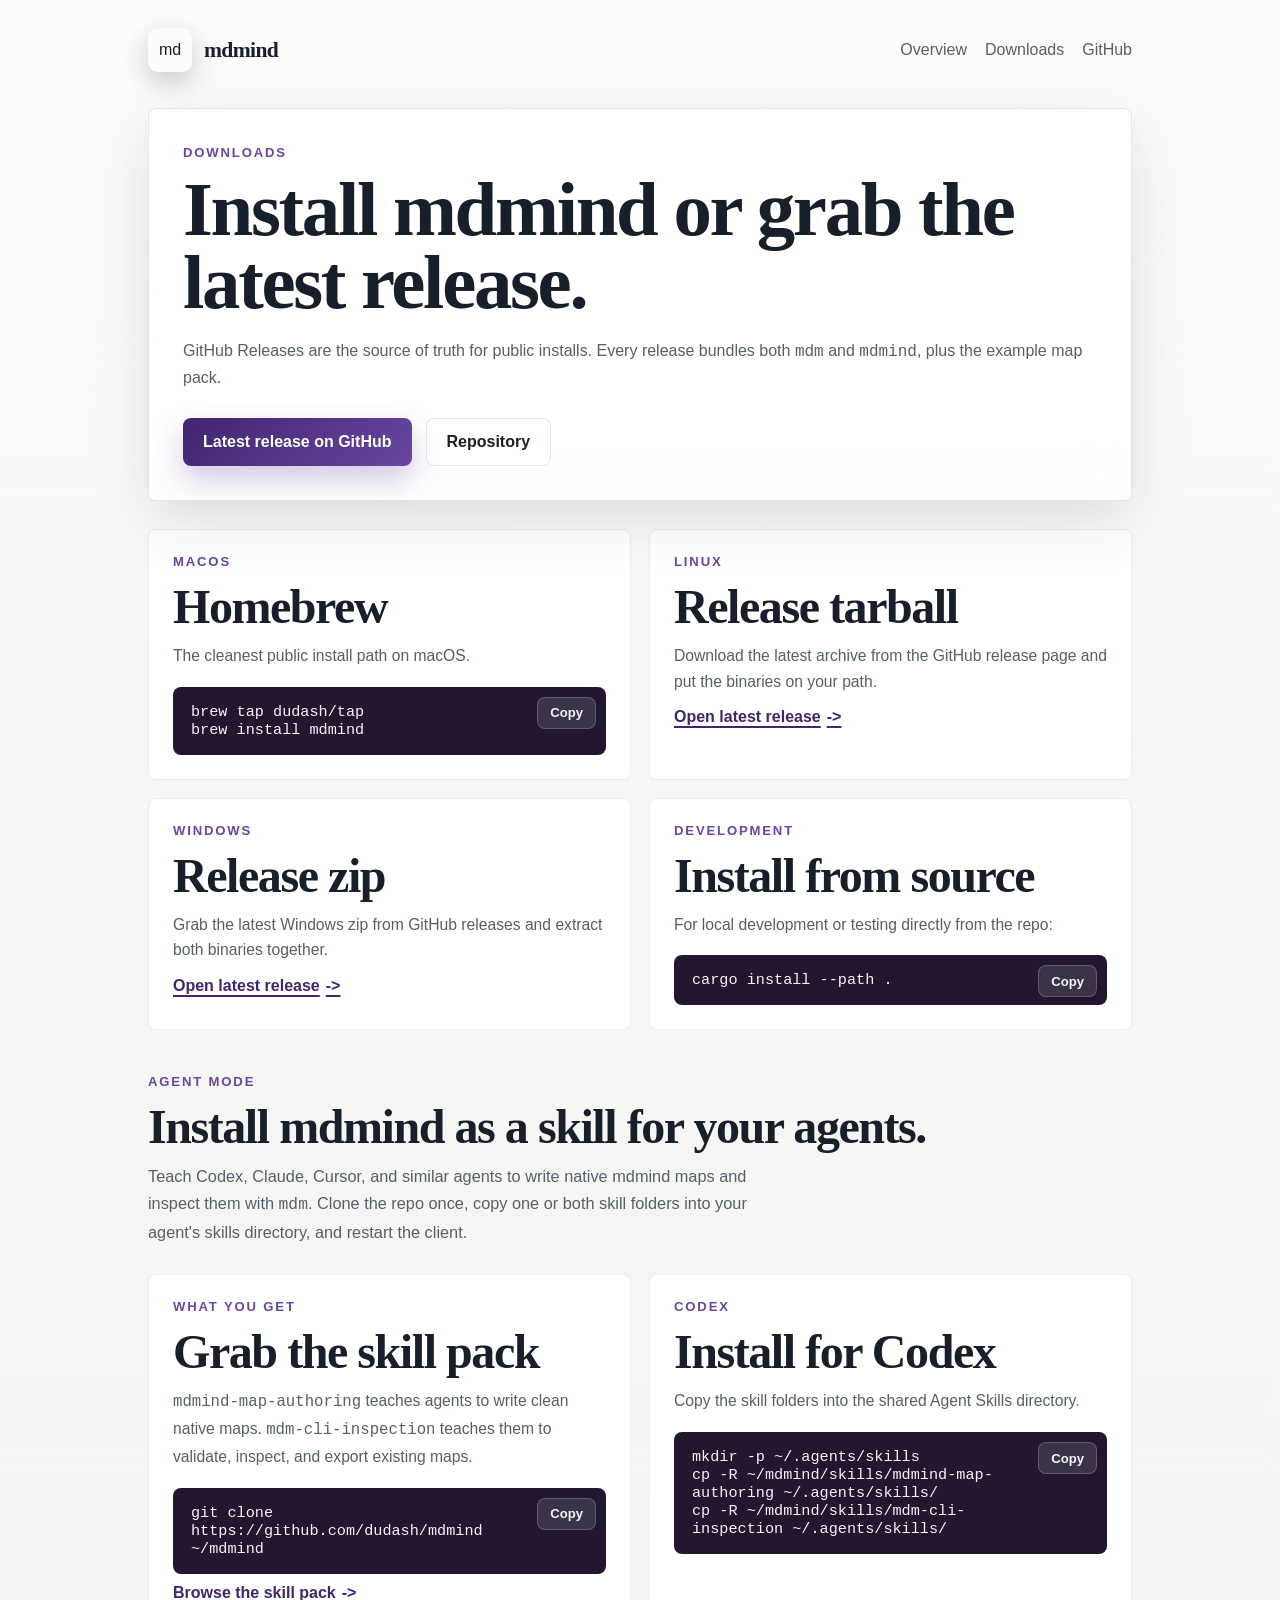
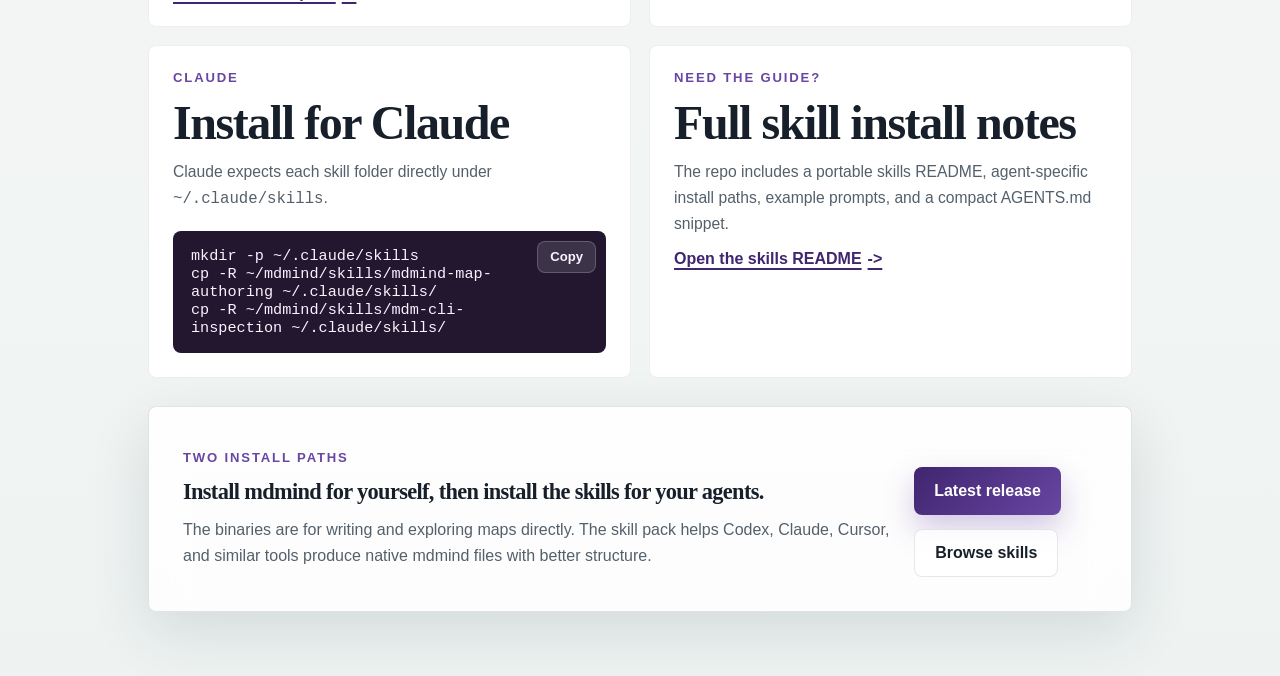
==== site/downloads/index.html @ 982c1510 "skills install clarity" ====
<!doctype html>
<html lang="en">
  <head>
    <meta charset="utf-8">
    <meta name="viewport" content="width=device-width, initial-scale=1">
    <title>mdmind Downloads</title>
    <meta
      name="description"
      content="Download mdmind from GitHub releases, install on macOS with Homebrew, or add mdmind skills to agents like Codex, Claude, Cursor, and Gemini CLI."
    >
    <link rel="stylesheet" href="../styles.css">
  </head>
  <body>
    <div class="page-shell page-shell-narrow">
      <header class="site-header">
        <a class="brand" href="../">
          <span class="brand-mark">md</span>
          <span class="brand-name">mdmind</span>
        </a>
        <nav class="site-nav">
          <a href="../">Overview</a>
          <a href="./">Downloads</a>
          <a href="https://github.com/dudash/mdmind" target="_blank" rel="noreferrer">GitHub</a>
        </nav>
      </header>

      <main>
        <section class="downloads-hero">
          <div class="eyebrow">Downloads</div>
          <h1>Install mdmind or grab the latest release.</h1>
          <p>
            GitHub Releases are the source of truth for public installs. Every release bundles both
            <code>mdm</code> and <code>mdmind</code>, plus the example map pack.
          </p>
          <div class="hero-actions">
            <a class="button button-primary" href="https://github.com/dudash/mdmind/releases/latest" target="_blank" rel="noreferrer">Latest release on GitHub</a>
            <a class="button button-secondary" href="https://github.com/dudash/mdmind" target="_blank" rel="noreferrer">Repository</a>
          </div>
        </section>

        <section class="downloads-grid">
          <article class="download-card">
            <div class="eyebrow">macOS</div>
            <h2>Homebrew</h2>
            <p>The cleanest public install path on macOS.</p>
            <div class="copyable-command">
              <button class="copy-button" type="button">Copy</button>
              <pre><code>brew tap dudash/tap
brew install mdmind</code></pre>
            </div>
          </article>

          <article class="download-card">
            <div class="eyebrow">Linux</div>
            <h2>Release tarball</h2>
            <p>Download the latest archive from the GitHub release page and put the binaries on your path.</p>
            <a class="text-link" href="https://github.com/dudash/mdmind/releases/latest" target="_blank" rel="noreferrer">Open latest release</a>
          </article>

          <article class="download-card">
            <div class="eyebrow">Windows</div>
            <h2>Release zip</h2>
            <p>Grab the latest Windows zip from GitHub releases and extract both binaries together.</p>
            <a class="text-link" href="https://github.com/dudash/mdmind/releases/latest" target="_blank" rel="noreferrer">Open latest release</a>
          </article>

          <article class="download-card">
            <div class="eyebrow">Development</div>
            <h2>Install from source</h2>
            <p>For local development or testing directly from the repo:</p>
            <div class="copyable-command">
              <button class="copy-button" type="button">Copy</button>
              <pre><code>cargo install --path .</code></pre>
            </div>
          </article>
        </section>

        <section class="section-heading" id="agent-skills">
          <div class="eyebrow">Agent mode</div>
          <h2>Install mdmind as a skill for your agents.</h2>
          <p>
            Teach Codex, Claude, Cursor, and similar agents to write native mdmind maps and inspect them with
            <code>mdm</code>. Clone the repo once, copy one or both skill folders into your
            agent's skills directory, and restart the client.
          </p>
        </section>

        <section class="downloads-grid">
          <article class="download-card">
            <div class="eyebrow">What you get</div>
            <h2>Grab the skill pack</h2>
            <p>
              <code>mdmind-map-authoring</code> teaches agents to write clean native maps.
              <code>mdm-cli-inspection</code> teaches them to validate, inspect, and export existing maps.
            </p>
            <div class="copyable-command">
              <button class="copy-button" type="button">Copy</button>
              <pre><code>git clone https://github.com/dudash/mdmind ~/mdmind</code></pre>
            </div>
            <a class="text-link" href="https://github.com/dudash/mdmind/tree/main/skills" target="_blank" rel="noreferrer">Browse the skill pack</a>
          </article>

          <article class="download-card">
            <div class="eyebrow">Codex</div>
            <h2>Install for Codex</h2>
            <p>
              Copy the skill folders into the shared Agent Skills directory.
            </p>
            <div class="copyable-command">
              <button class="copy-button" type="button">Copy</button>
              <pre><code>mkdir -p ~/.agents/skills
cp -R ~/mdmind/skills/mdmind-map-authoring ~/.agents/skills/
cp -R ~/mdmind/skills/mdm-cli-inspection ~/.agents/skills/</code></pre>
            </div>
          </article>

          <article class="download-card">
            <div class="eyebrow">Claude</div>
            <h2>Install for Claude</h2>
            <p>
              Claude expects each skill folder directly under <code>~/.claude/skills</code>.
            </p>
            <div class="copyable-command">
              <button class="copy-button" type="button">Copy</button>
              <pre><code>mkdir -p ~/.claude/skills
cp -R ~/mdmind/skills/mdmind-map-authoring ~/.claude/skills/
cp -R ~/mdmind/skills/mdm-cli-inspection ~/.claude/skills/</code></pre>
            </div>
          </article>

          <article class="download-card">
            <div class="eyebrow">Need the guide?</div>
            <h2>Full skill install notes</h2>
            <p>
              The repo includes a portable skills README, agent-specific install paths,
              example prompts, and a compact AGENTS.md snippet.
            </p>
            <a class="text-link" href="https://github.com/dudash/mdmind/blob/main/skills/README.md" target="_blank" rel="noreferrer">Open the skills README</a>
          </article>
        </section>

        <section class="final-cta">
          <div>
            <div class="eyebrow">Two install paths</div>
            <h3>Install mdmind for yourself, then install the skills for your agents.</h3>
            <p>
              The binaries are for writing and exploring maps directly. The skill pack helps Codex,
              Claude, Cursor, and similar tools produce native mdmind files with better structure.
            </p>
          </div>
          <div class="hero-actions">
            <a class="button button-primary" href="https://github.com/dudash/mdmind/releases/latest" target="_blank" rel="noreferrer">Latest release</a>
            <a class="button button-secondary" href="https://github.com/dudash/mdmind/tree/main/skills" target="_blank" rel="noreferrer">Browse skills</a>
          </div>
        </section>

      </main>
    </div>
    <script>
      document.querySelectorAll(".copyable-command").forEach((block) => {
        const button = block.querySelector(".copy-button");
        const code = block.querySelector("code");

        button.addEventListener("click", async () => {
          const text = code.textContent.trim();

          try {
            await navigator.clipboard.writeText(text);
            button.textContent = "Copied";
          } catch {
            const selection = window.getSelection();
            const range = document.createRange();
            range.selectNodeContents(code);
            selection.removeAllRanges();
            selection.addRange(range);
            button.textContent = "Selected";
          }

          window.setTimeout(() => {
            button.textContent = "Copy";
          }, 1800);
        });
      });
    </script>
  </body>
</html>
---- site/styles.css ----
:root {
  --bg: #f6f7f4;
  --bg-soft: #ffffff;
  --panel: rgba(255, 255, 255, 0.84);
  --panel-strong: rgba(255, 255, 255, 0.96);
  --ink: #17202a;
  --ink-soft: #53606b;
  --line: rgba(31, 42, 55, 0.12);
  --violet: #6846a2;
  --violet-strong: #40256f;
  --violet-soft: #eee9fb;
  --gold: #b77a26;
  --teal: #177f7a;
  --green-soft: #eaf4ed;
  --blue-soft: #e9f2f8;
  --shadow: 0 20px 60px rgba(25, 35, 47, 0.12);
  --radius-lg: 8px;
  --radius-md: 8px;
  --radius-sm: 8px;
}

* {
  box-sizing: border-box;
}

html {
  scroll-behavior: smooth;
}

body {
  margin: 0;
  font-family: "Avenir Next", "Segoe UI", "Helvetica Neue", sans-serif;
  color: var(--ink);
  background: linear-gradient(180deg, #fbfcfb 0%, var(--bg) 44%, #eef3f2 100%);
  overflow-x: hidden;
}

img {
  max-width: 100%;
  height: auto;
}

code,
pre {
  font-family: "SFMono-Regular", "Menlo", "Monaco", "Cascadia Mono", monospace;
}

.page-shell {
  max-width: 1240px;
  margin: 0 auto;
  padding: 28px 28px 72px;
}

.page-shell-narrow {
  max-width: 1040px;
}

.site-header {
  display: flex;
  align-items: center;
  justify-content: space-between;
  gap: 24px;
  margin-bottom: 36px;
}

.brand {
  display: inline-flex;
  align-items: center;
  gap: 12px;
  color: inherit;
  text-decoration: none;
}

.brand-mark {
  display: inline-flex;
  align-items: center;
  justify-content: center;
  width: 44px;
  height: 44px;
  border-radius: 10px;
  overflow: hidden;
  box-shadow: 0 10px 28px rgba(4, 26, 49, 0.22);
}

.brand-mark img {
  display: block;
  width: 100%;
  height: 100%;
  object-fit: cover;
}

.brand-name {
  font-family: "Iowan Old Style", "Palatino Linotype", "Book Antiqua", Palatino, serif;
  font-size: 1.35rem;
  font-weight: 700;
  letter-spacing: -0.03em;
}

.site-nav {
  display: flex;
  flex-wrap: wrap;
  gap: 18px;
}

.site-nav a {
  color: var(--ink-soft);
  text-decoration: none;
}

.text-link {
  display: inline-flex;
  align-items: center;
  gap: 6px;
  margin-top: 14px;
  color: var(--violet-strong);
  font-weight: 700;
  text-decoration: underline;
  text-decoration-thickness: 2px;
  text-underline-offset: 4px;
}

.text-link::after {
  content: "->";
  text-decoration: none;
}

.site-nav a {
  padding: 10px 0;
}

.site-nav a:hover,
.text-link:hover {
  color: var(--violet-strong);
}

.hero,
.proof-strip,
.showcase-card,
.support-strip,
.final-cta,
.downloads-hero,
.download-note {
  background: var(--panel);
  border: 1px solid var(--line);
  backdrop-filter: blur(18px);
  border-radius: var(--radius-lg);
  box-shadow: var(--shadow);
}

.hero {
  display: grid;
  grid-template-columns: 1.05fr 0.95fr;
  gap: 36px;
  padding: 44px;
  animation: rise-in 720ms cubic-bezier(0.2, 0.8, 0.2, 1) both;
}

.section-band {
  margin-top: 28px;
  padding: 42px;
  border-top: 1px solid var(--line);
  border-bottom: 1px solid var(--line);
  background: rgba(255, 255, 255, 0.46);
  scroll-margin-top: 24px;
}

.section-band:nth-of-type(odd) {
  background: rgba(233, 242, 248, 0.58);
}

.section-band-intro {
  display: block;
}

.proof-strip {
  display: grid;
  grid-template-columns: repeat(4, minmax(0, 1fr));
  gap: 1px;
  margin-top: 18px;
  overflow: hidden;
  background: var(--line);
  animation: fade-slide-up 720ms cubic-bezier(0.2, 0.8, 0.2, 1) 180ms both;
}

.proof-item {
  display: grid;
  gap: 6px;
  min-height: 112px;
  padding: 22px;
  background: rgba(255, 255, 255, 0.82);
}

.proof-item strong {
  font-family: "Iowan Old Style", "Palatino Linotype", "Book Antiqua", Palatino, serif;
  font-size: 1.3rem;
  line-height: 1.05;
}

.proof-item span {
  color: var(--ink-soft);
  line-height: 1.45;
}

.hero-copy {
  display: flex;
  flex-direction: column;
  justify-content: center;
  animation: fade-slide-up 680ms cubic-bezier(0.2, 0.8, 0.2, 1) 90ms both;
}

.eyebrow {
  display: inline-block;
  margin-bottom: 14px;
  color: var(--violet);
  font-size: 0.82rem;
  font-weight: 700;
  letter-spacing: 0.14em;
  text-transform: uppercase;
}

h1,
h2,
h3 {
  margin: 0;
  font-family: "Iowan Old Style", "Palatino Linotype", "Book Antiqua", Palatino, serif;
  letter-spacing: -0.03em;
}

h1 {
  font-size: clamp(2.8rem, 6vw, 5rem);
  line-height: 0.95;
  margin-bottom: 18px;
}

h2 {
  font-size: clamp(2rem, 4vw, 3rem);
  line-height: 1;
  margin-bottom: 12px;
}

h3 {
  font-size: 1.4rem;
  margin-bottom: 12px;
}

p {
  margin: 0;
  color: var(--ink-soft);
  line-height: 1.65;
}

.hero-text {
  max-width: 62ch;
  font-size: 1.08rem;
}

.hero-actions,
.support-actions {
  display: flex;
  flex-wrap: wrap;
  gap: 14px;
  margin-top: 26px;
}

.hero-install {
  display: inline-flex;
  align-items: center;
  flex-wrap: wrap;
  gap: 12px;
  margin-top: 18px;
  padding: 10px 14px;
  border-radius: 8px;
  background: rgba(255, 255, 255, 0.76);
  border: 1px solid rgba(95, 70, 130, 0.12);
  color: var(--ink-soft);
  width: fit-content;
}

.hero-install code {
  white-space: pre-wrap;
  word-break: break-word;
}

.hero-install-label {
  display: inline-flex;
  align-items: center;
  justify-content: center;
  min-width: 42px;
  height: 28px;
  padding: 0 10px;
  border-radius: 8px;
  background: var(--violet-soft);
  color: var(--violet-strong);
  font-size: 0.78rem;
  font-weight: 700;
  letter-spacing: 0.08em;
  text-transform: uppercase;
}

.button {
  display: inline-flex;
  align-items: center;
  justify-content: center;
  min-height: 48px;
  padding: 0 20px;
  border-radius: 8px;
  text-decoration: none;
  font-weight: 700;
  transition: transform 140ms ease, box-shadow 140ms ease, background 140ms ease;
}

.button:hover {
  transform: translateY(-1px);
}

.button-primary {
  color: #fff;
  background: linear-gradient(135deg, var(--violet-strong) 0%, var(--violet) 100%);
  box-shadow: 0 14px 30px rgba(106, 60, 160, 0.28);
}

.button-secondary {
  color: var(--ink);
  background: rgba(255, 255, 255, 0.8);
  border: 1px solid rgba(95, 70, 130, 0.14);
}

.hero-meta {
  display: flex;
  flex-wrap: wrap;
  gap: 10px;
  margin-top: 26px;
}

.hero-meta span {
  padding: 8px 12px;
  border-radius: 8px;
  background: rgba(255, 255, 255, 0.7);
  color: var(--ink-soft);
  border: 1px solid rgba(95, 70, 130, 0.12);
  font-size: 0.92rem;
}

.hero-visual {
  display: flex;
  align-items: center;
  animation: fade-slide-up 760ms cubic-bezier(0.2, 0.8, 0.2, 1) 180ms both;
}

.hero-visual-stack {
  position: relative;
  width: 100%;
  padding: 20px 18px 84px 0;
}

.screen-card {
  width: 100%;
  border-radius: 8px;
  background: linear-gradient(180deg, rgba(38, 26, 56, 0.96), rgba(49, 31, 74, 0.96));
  padding: 18px;
  box-shadow: 0 28px 60px rgba(43, 25, 69, 0.28);
  transition: transform 180ms ease, box-shadow 180ms ease;
}

.screen-card:hover {
  transform: translateY(-3px);
  box-shadow: 0 32px 72px rgba(43, 25, 69, 0.34);
}

.screen-card-hero {
  transform: perspective(1400px) rotateY(-9deg) rotateX(2deg);
  animation: hero-card-in 840ms cubic-bezier(0.2, 0.8, 0.2, 1) 180ms both;
}

.screen-card-hero:hover {
  transform: perspective(1400px) rotateY(-7deg) rotateX(2deg) translateY(-3px);
}

.screen-card-float {
  padding: 14px;
  border-radius: 8px;
  animation: drift 7.2s ease-in-out infinite;
}

.screen-card-paper {
  background: linear-gradient(180deg, rgba(221, 214, 197, 0.92), rgba(239, 232, 219, 0.96));
  box-shadow: 0 26px 56px rgba(76, 58, 45, 0.16);
}

.floating-shot {
  position: absolute;
}

.floating-shot-reader {
  right: -18px;
  bottom: 8px;
  width: min(44%, 300px);
  z-index: 3;
}

.floating-shot-map {
  left: -18px;
  top: 28px;
  width: min(38%, 240px);
  z-index: 1;
}

.floating-shot-map .screen-card-float {
  animation-delay: -2.4s;
}

.screen-toolbar {
  display: flex;
  gap: 10px;
  margin-bottom: 14px;
}

.screen-toolbar span {
  width: 12px;
  height: 12px;
  border-radius: 999px;
  background: rgba(255, 255, 255, 0.18);
}

.screen-card img {
  display: block;
  width: 100%;
  border-radius: 6px;
  border: 1px solid rgba(255, 255, 255, 0.08);
}

.downloads-hero,
.download-note,
.final-cta,
.support-strip {
  margin-top: 28px;
  padding: 34px;
}

.downloads-grid,
.feature-grid {
  display: grid;
  gap: 18px;
}

.features {
  margin-top: 28px;
}

.feature-card,
.download-card,
.callout-panel,
.problem-card {
  background: var(--panel-strong);
  border: 1px solid rgba(95, 70, 130, 0.1);
  border-radius: var(--radius-md);
  padding: 24px;
}

.download-card {
  display: flex;
  flex-direction: column;
  align-items: flex-start;
  min-width: 0;
  overflow: hidden;
}

.feature-card p,
.problem-card p,
.download-card p {
  font-size: 0.98rem;
}

.section-heading {
  margin: 42px 0 22px;
}

.section-band > .section-heading:first-child,
.downloads-section > .section-heading:first-child {
  margin-top: 0;
}

.section-band-intro .section-heading p,
.workflow-lab .section-heading p {
  max-width: none;
}

.section-heading p {
  max-width: 70ch;
  font-size: 1.02rem;
}

.feature-grid {
  grid-template-columns: repeat(12, minmax(0, 1fr));
}

.feature-card {
  grid-column: span 6;
  animation: fade-slide-up 700ms cubic-bezier(0.2, 0.8, 0.2, 1) both;
}

.feature-card-wide {
  grid-column: span 6;
}

.problem-grid {
  display: grid;
  grid-template-columns: repeat(3, minmax(0, 1fr));
  gap: 18px;
}

.problem-card {
  background: rgba(255, 255, 255, 0.7);
}

.feature-card:nth-child(1) { animation-delay: 40ms; }
.feature-card:nth-child(2) { animation-delay: 80ms; }
.feature-card:nth-child(3) { animation-delay: 120ms; }
.feature-card:nth-child(4) { animation-delay: 160ms; }
.feature-card:nth-child(5) { animation-delay: 200ms; }
.feature-card:nth-child(6) { animation-delay: 240ms; }
.feature-card:nth-child(7) { animation-delay: 280ms; }
.feature-card:nth-child(8) { animation-delay: 320ms; }
.feature-card:nth-child(9) { animation-delay: 360ms; }

.showcase-grid {
  display: grid;
  gap: 22px;
  margin-top: 32px;
}

.showcase-card {
  display: grid;
  grid-template-columns: 0.9fr 1.1fr;
  gap: 26px;
  margin-top: 0;
  padding: 28px;
  animation: fade-slide-up 820ms cubic-bezier(0.2, 0.8, 0.2, 1) both;
}

.showcase-card:nth-child(1) { animation-delay: 80ms; }
.showcase-card:nth-child(2) { animation-delay: 140ms; }
.showcase-card:nth-child(3) { animation-delay: 200ms; }

.showcase-card-reverse {
  grid-template-columns: 1.1fr 0.9fr;
}

.showcase-copy {
  display: flex;
  flex-direction: column;
  justify-content: center;
}

.showcase-card .screen-card {
  position: relative;
  overflow: hidden;
}

.showcase-card .screen-card::after,
.screen-card-hero::after {
  content: "";
  position: absolute;
  inset: 0;
  background: linear-gradient(135deg, rgba(255, 255, 255, 0.12), transparent 28%, transparent 72%, rgba(255, 255, 255, 0.08));
  pointer-events: none;
}

.feature-kicker {
  display: inline-block;
  margin-bottom: 12px;
  padding: 7px 10px;
  border-radius: 8px;
  background: var(--violet-soft);
  color: var(--violet-strong);
  font-size: 0.8rem;
  font-weight: 700;
  letter-spacing: 0.08em;
  text-transform: uppercase;
}

.workflow-lab {
  background: linear-gradient(180deg, rgba(234, 244, 237, 0.7), rgba(255, 255, 255, 0.58));
}

.workflow-stage {
  display: grid;
  gap: 18px;
}

.workflow-options {
  display: grid;
  grid-template-columns: repeat(4, minmax(0, 1fr));
  gap: 10px;
}

.workflow-option {
  display: grid;
  align-content: start;
  gap: 7px;
  width: 100%;
  min-height: 166px;
  padding: 14px;
  border: 1px solid var(--line);
  border-radius: 8px;
  background: rgba(255, 255, 255, 0.72);
  color: inherit;
  cursor: pointer;
  font: inherit;
  text-align: left;
  transition: border-color 140ms ease, background 140ms ease, transform 140ms ease, box-shadow 140ms ease;
}

.workflow-option strong {
  font-family: "Iowan Old Style", "Palatino Linotype", "Book Antiqua", Palatino, serif;
  font-size: 1.18rem;
  line-height: 1.08;
}

.workflow-option .feature-kicker {
  margin-bottom: 4px;
  font-size: 0.72rem;
}

.workflow-option span:last-child {
  color: var(--ink-soft);
  font-size: 0.92rem;
  line-height: 1.42;
}

.workflow-option:hover,
.workflow-option:focus,
.workflow-option.is-active {
  border-color: rgba(23, 127, 122, 0.36);
  background: #fff;
  box-shadow: 0 14px 34px rgba(25, 35, 47, 0.1);
  outline: none;
  transform: translateY(-1px);
}

.workflow-option.is-active .feature-kicker {
  background: var(--green-soft);
  color: var(--teal);
}

.workflow-preview {
  align-self: center;
  max-width: 100%;
}

.split-callout {
  display: grid;
  grid-template-columns: repeat(2, minmax(0, 1fr));
  gap: 18px;
  margin-top: 28px;
  padding: 34px;
  background: rgba(255, 255, 255, 0.62);
}

.feature-list {
  margin: 12px 0 0;
  padding-left: 18px;
  color: var(--ink-soft);
  line-height: 1.58;
}

.support-strip,
.final-cta {
  display: flex;
  align-items: center;
  justify-content: space-between;
  gap: 24px;
}

.downloads-section {
  background: linear-gradient(180deg, rgba(233, 242, 248, 0.78), rgba(255, 255, 255, 0.7));
}

.downloads-intro {
  display: flex;
  align-items: flex-end;
  justify-content: space-between;
  gap: 28px;
}

.downloads-intro p {
  max-width: 68ch;
}

.downloads-grid {
  grid-template-columns: repeat(2, minmax(0, 1fr));
  margin-top: 28px;
}

.copyable-command {
  position: relative;
  margin-top: 18px;
  width: 100%;
  min-width: 0;
}

.copy-button {
  position: absolute;
  top: 10px;
  right: 10px;
  min-height: 32px;
  padding: 0 12px;
  border: 1px solid rgba(248, 243, 255, 0.2);
  border-radius: 8px;
  background: rgba(255, 255, 255, 0.12);
  color: #f8f3ff;
  cursor: pointer;
  font: inherit;
  font-size: 0.82rem;
  font-weight: 700;
}

.copy-button:hover {
  background: rgba(255, 255, 255, 0.2);
}

pre {
  margin: 18px 0 0;
  padding: 16px 18px;
  border-radius: 8px;
  background: #22172f;
  color: #f8f3ff;
  max-width: 100%;
  overflow-x: hidden;
}

.copyable-command pre {
  margin-top: 0;
  padding-right: 92px;
  width: 100%;
}

.copyable-command code {
  display: block;
  white-space: pre-wrap;
  overflow-wrap: anywhere;
  word-break: break-word;
}

pre code {
  font-size: 0.95rem;
}

.copyable-command + .text-link {
  margin-top: 10px;
}

@keyframes fade-slide-up {
  from {
    opacity: 0;
    transform: translateY(18px);
  }
  to {
    opacity: 1;
    transform: translateY(0);
  }
}

@keyframes rise-in {
  from {
    opacity: 0;
    transform: translateY(24px);
  }
  to {
    opacity: 1;
    transform: translateY(0);
  }
}

@keyframes hero-card-in {
  from {
    opacity: 0;
    transform: perspective(1400px) rotateY(-15deg) rotateX(4deg) translateY(16px);
  }
  to {
    opacity: 1;
    transform: perspective(1400px) rotateY(-9deg) rotateX(2deg);
  }
}

@keyframes drift {
  0%,
  100% {
    transform: translateY(0px);
  }
  50% {
    transform: translateY(-8px);
  }
}

@media (prefers-reduced-motion: reduce) {
  html {
    scroll-behavior: auto;
  }

  *,
  *::before,
  *::after {
    animation: none !important;
    transition: none !important;
  }

  .screen-card-hero,
  .screen-card-hero:hover,
  .screen-card-float {
    transform: none;
  }
}

@media (max-width: 1080px) {
  .hero,
  .proof-strip,
  .section-band,
  .showcase-card,
  .split-callout,
  .downloads-grid,
  .problem-grid,
  .feature-grid,
  .workflow-stage {
    grid-template-columns: 1fr;
  }

  .downloads-intro {
    align-items: flex-start;
    flex-direction: column;
  }

  .workflow-options {
    grid-template-columns: repeat(2, minmax(0, 1fr));
  }

  .hero-visual-stack {
    display: grid;
    gap: 18px;
    padding: 0;
  }

  .hero-visual {
    justify-content: center;
  }

  .floating-shot {
    display: none;
  }

  .feature-card,
  .feature-card-wide {
    grid-column: auto;
  }
}

@media (max-width: 760px) {
  .page-shell {
    padding: 18px 18px 44px;
  }

  .site-header,
  .proof-strip,
  .support-strip,
  .final-cta {
    flex-direction: column;
    align-items: flex-start;
  }

  .site-header {
    gap: 16px;
    margin-bottom: 24px;
  }

  .site-nav {
    width: 100%;
    flex-wrap: nowrap;
    gap: 10px;
    overflow-x: auto;
    padding-bottom: 4px;
    scrollbar-width: none;
  }

  .site-nav::-webkit-scrollbar {
    display: none;
  }

  .site-nav a {
    white-space: nowrap;
    padding: 10px 14px;
    border-radius: 8px;
    border: 1px solid rgba(95, 70, 130, 0.12);
    background: rgba(255, 255, 255, 0.72);
  }

  .hero,
  .proof-strip,
  .section-band,
  .showcase-card,
  .split-callout,
  .downloads-hero,
  .download-note,
  .support-strip,
  .final-cta {
    padding: 24px;
  }

  .proof-strip {
    padding: 0;
  }

  h1 {
    font-size: 2.5rem;
  }

  h2 {
    font-size: 1.9rem;
    line-height: 1.05;
  }

  .hero {
    gap: 24px;
  }

  .hero-actions,
  .support-actions {
    width: 100%;
  }

  .hero-actions .button,
  .support-actions .button {
    width: 100%;
  }

  .hero-install {
    display: grid;
    width: 100%;
    border-radius: 8px;
    padding: 14px;
  }

  .hero-meta {
    gap: 8px;
  }

  .showcase-card {
    gap: 20px;
  }

  .split-callout {
    gap: 14px;
    padding: 14px;
  }

  .workflow-options {
    grid-template-columns: 1fr;
  }

  .workflow-option {
    min-height: 0;
  }

  .feature-card,
  .problem-card,
  .download-card,
  .callout-panel {
    padding: 20px;
  }

  .copy-button {
    position: static;
    margin-bottom: 8px;
    color: var(--ink);
    border-color: rgba(95, 70, 130, 0.14);
    background: rgba(255, 255, 255, 0.76);
  }

  .copyable-command pre {
    padding-right: 18px;
  }
}
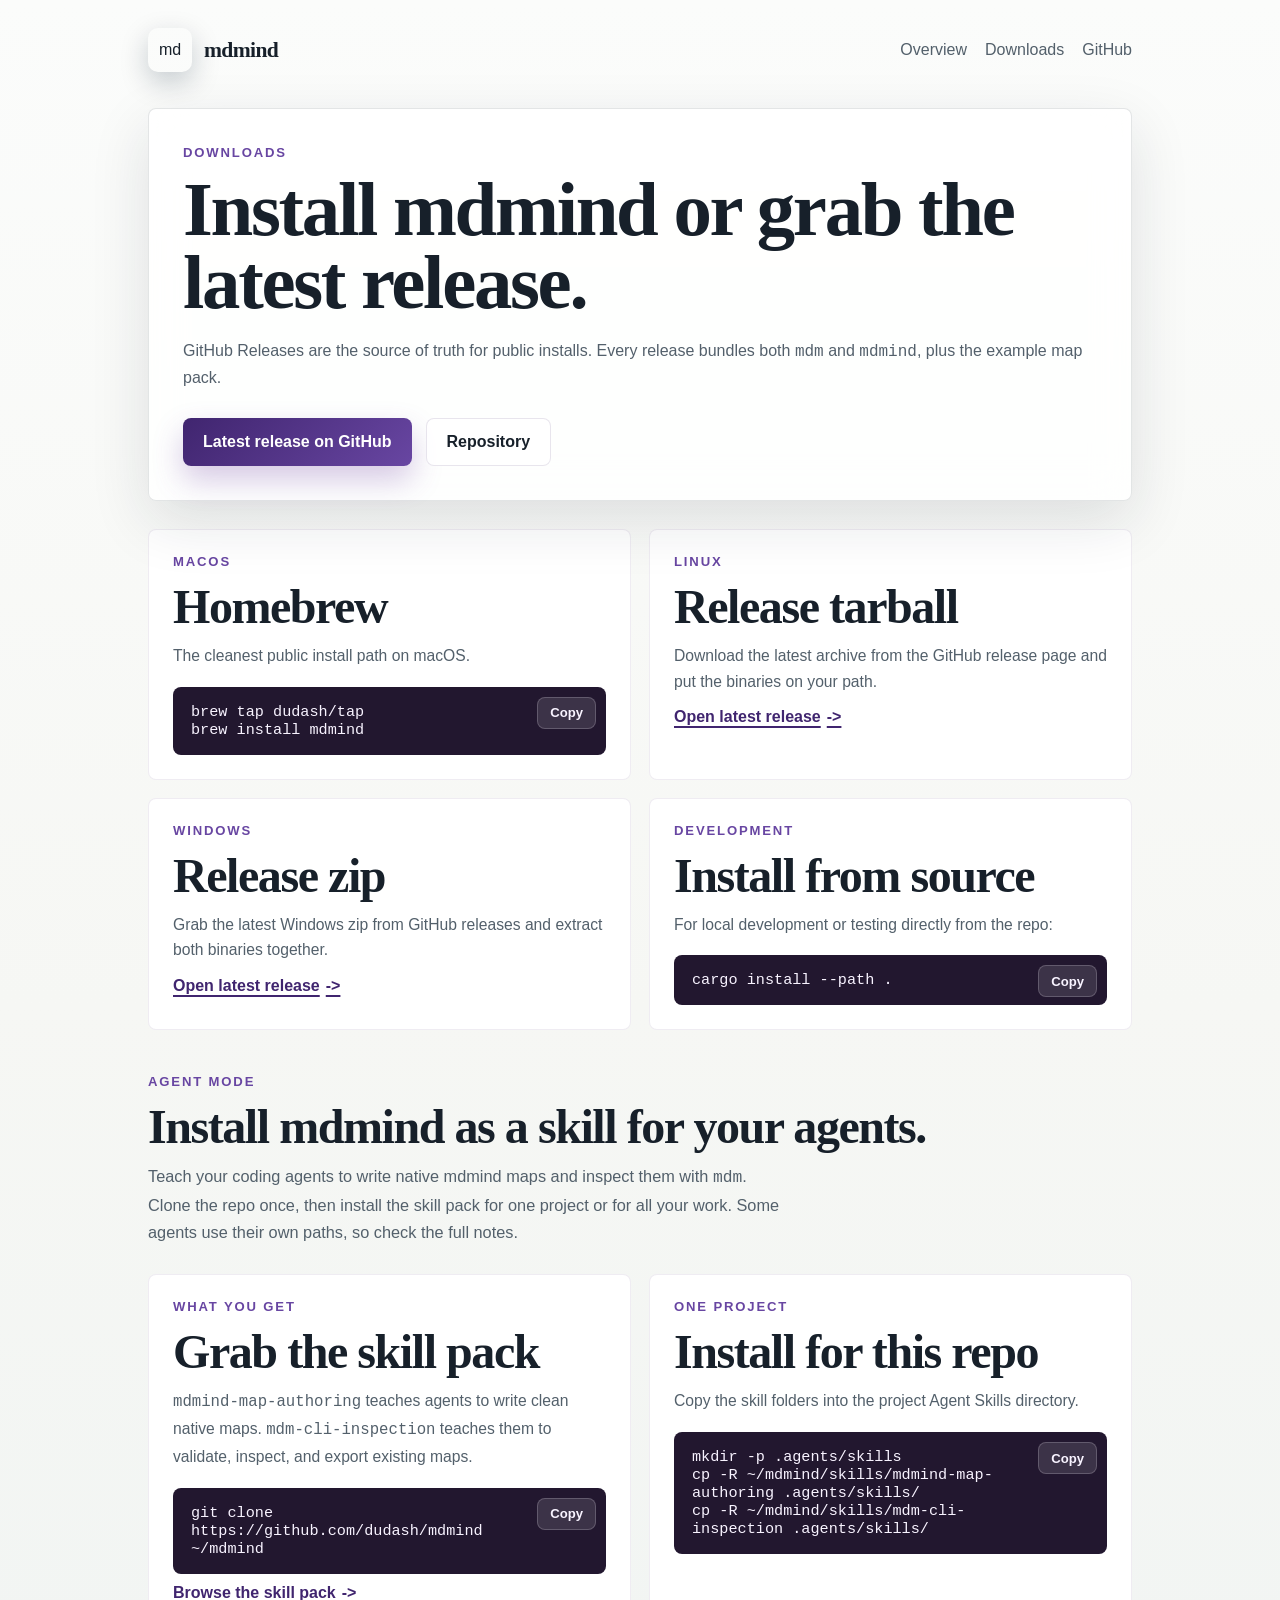
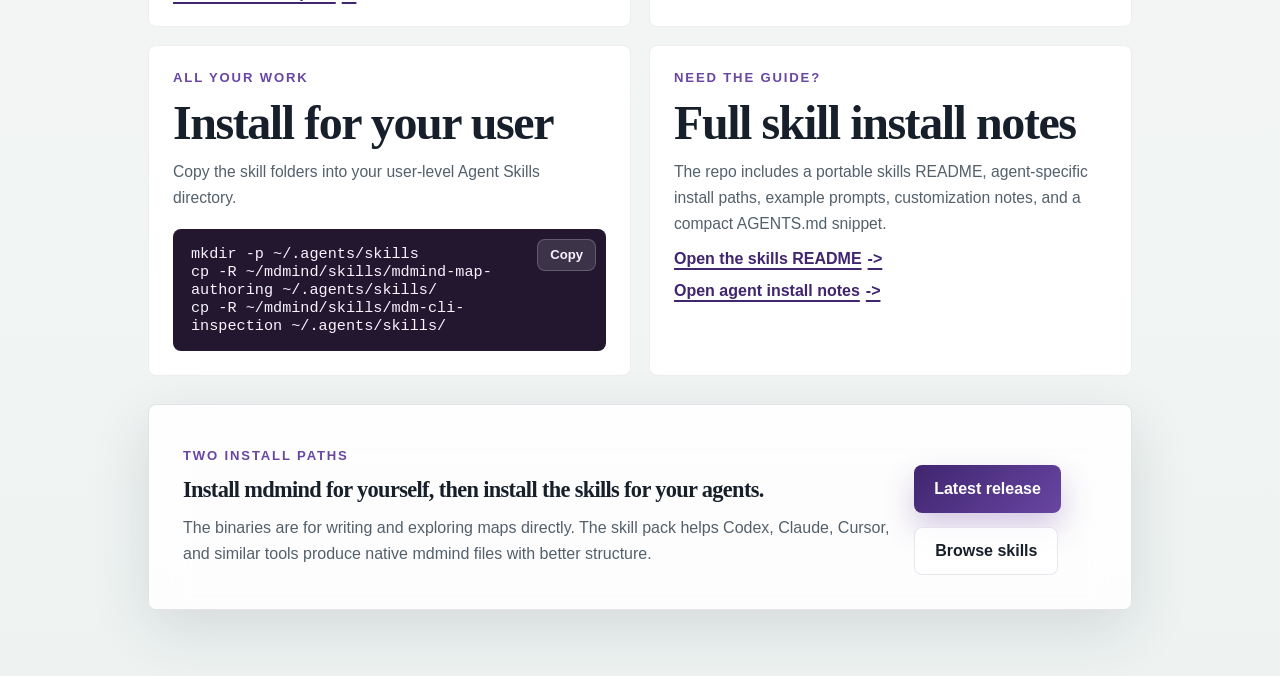
==== commit c2b89ac0: "more skills install tweaks" ====
--- a/site/downloads/index.html
+++ b/site/downloads/index.html
@@ -79,9 +79,9 @@
           <div class="eyebrow">Agent mode</div>
           <h2>Install mdmind as a skill for your agents.</h2>
           <p>
-            Teach Codex, Claude, Cursor, and similar agents to write native mdmind maps and inspect them with
-            <code>mdm</code>. Clone the repo once, copy one or both skill folders into your
-            agent's skills directory, and restart the client.
+            Teach your coding agents to write native mdmind maps and inspect them with <code>mdm</code>.
+            Clone the repo once, then install the skill pack for one project or for all your work.
+            Some agents use their own paths, so check the full notes.
           </p>
         </section>
 
@@ -101,10 +101,24 @@
           </article>
 
           <article class="download-card">
-            <div class="eyebrow">Codex</div>
-            <h2>Install for Codex</h2>
+            <div class="eyebrow">One project</div>
+            <h2>Install for this repo</h2>
             <p>
-              Copy the skill folders into the shared Agent Skills directory.
+              Copy the skill folders into the project Agent Skills directory.
+            </p>
+            <div class="copyable-command">
+              <button class="copy-button" type="button">Copy</button>
+              <pre><code>mkdir -p .agents/skills
+cp -R ~/mdmind/skills/mdmind-map-authoring .agents/skills/
+cp -R ~/mdmind/skills/mdm-cli-inspection .agents/skills/</code></pre>
+            </div>
+          </article>
+
+          <article class="download-card">
+            <div class="eyebrow">All your work</div>
+            <h2>Install for your user</h2>
+            <p>
+              Copy the skill folders into your user-level Agent Skills directory.
             </p>
             <div class="copyable-command">
               <button class="copy-button" type="button">Copy</button>
@@ -115,27 +129,14 @@
           </article>
 
           <article class="download-card">
-            <div class="eyebrow">Claude</div>
-            <h2>Install for Claude</h2>
-            <p>
-              Claude expects each skill folder directly under <code>~/.claude/skills</code>.
-            </p>
-            <div class="copyable-command">
-              <button class="copy-button" type="button">Copy</button>
-              <pre><code>mkdir -p ~/.claude/skills
-cp -R ~/mdmind/skills/mdmind-map-authoring ~/.claude/skills/
-cp -R ~/mdmind/skills/mdm-cli-inspection ~/.claude/skills/</code></pre>
-            </div>
-          </article>
-
-          <article class="download-card">
             <div class="eyebrow">Need the guide?</div>
             <h2>Full skill install notes</h2>
             <p>
               The repo includes a portable skills README, agent-specific install paths,
-              example prompts, and a compact AGENTS.md snippet.
+              example prompts, customization notes, and a compact AGENTS.md snippet.
             </p>
             <a class="text-link" href="https://github.com/dudash/mdmind/blob/main/skills/README.md" target="_blank" rel="noreferrer">Open the skills README</a>
+            <a class="text-link" href="https://github.com/dudash/mdmind/blob/main/docs/AGENT_SKILL_INSTALLS.md" target="_blank" rel="noreferrer">Open agent install notes</a>
           </article>
         </section>
 
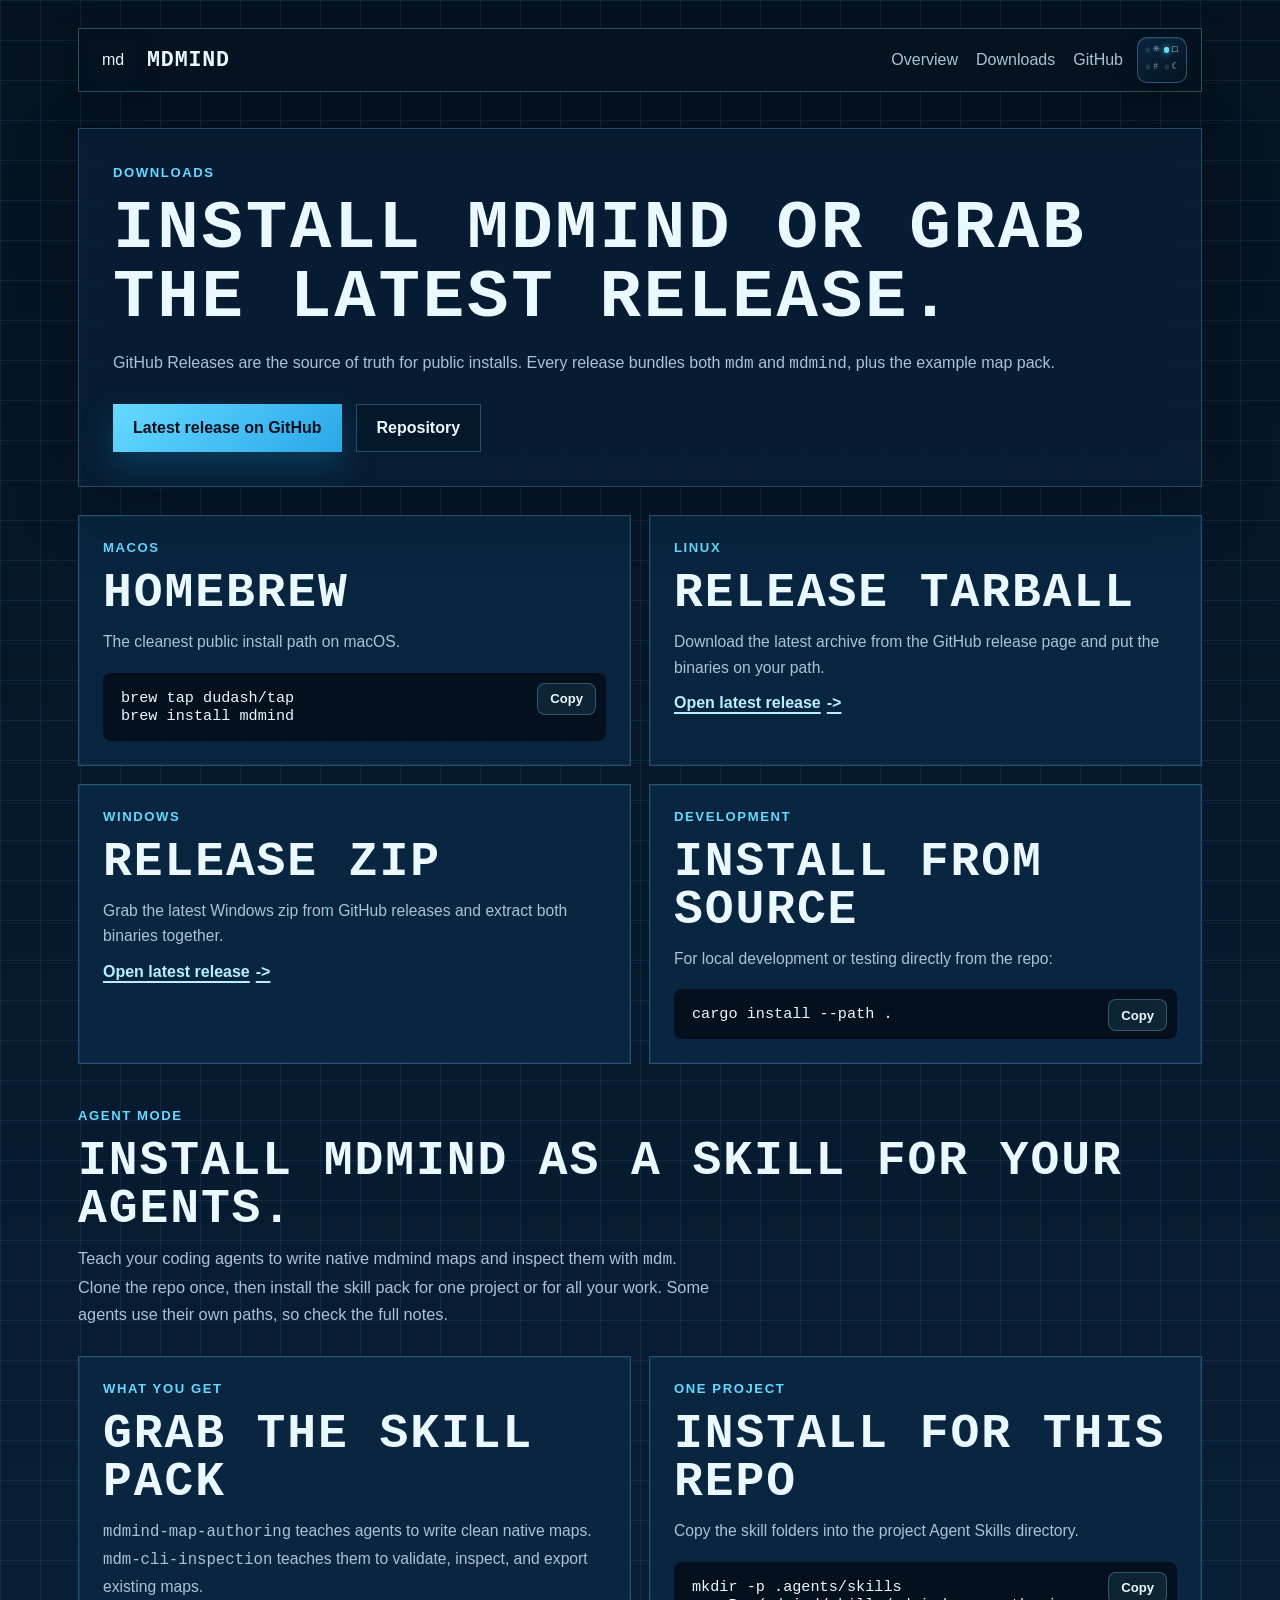
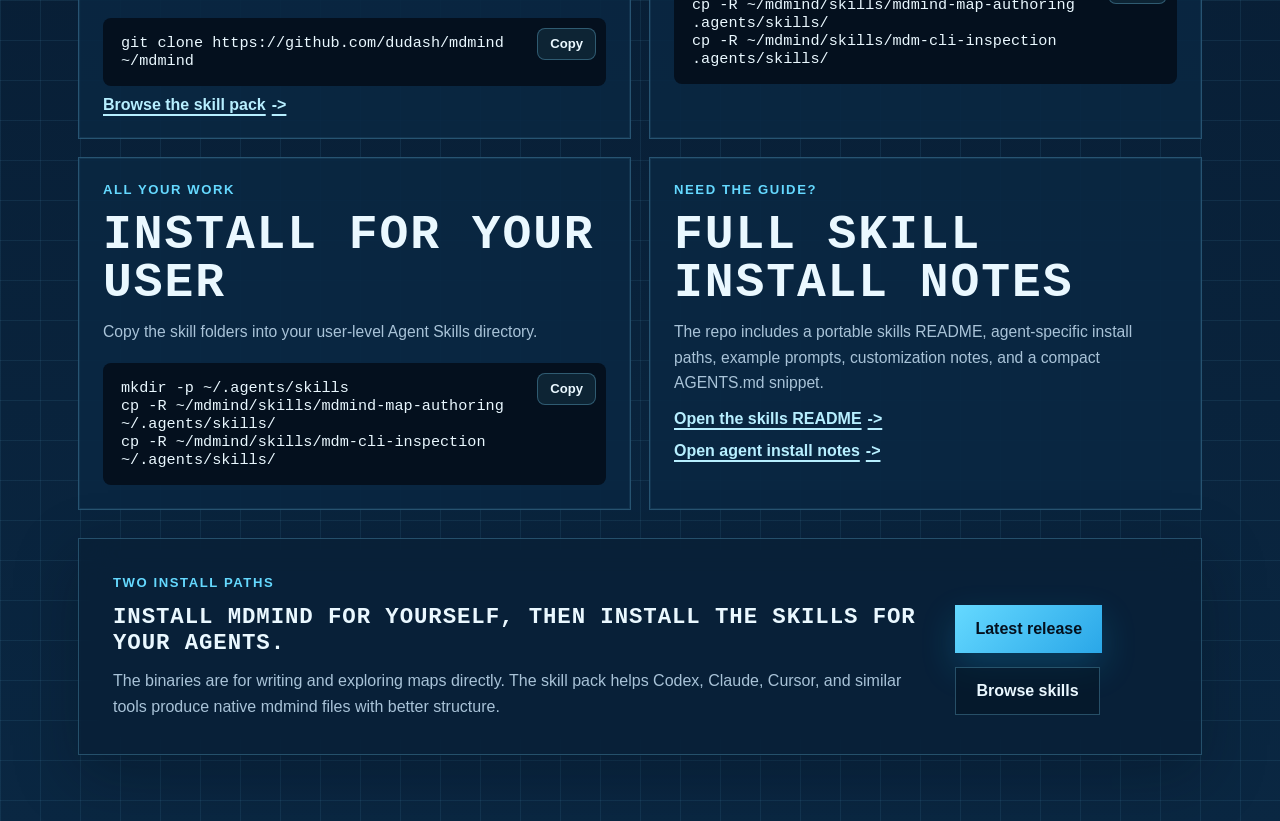
==== commit b2c5141a: "landing site" ====
--- a/site/downloads/index.html
+++ b/site/downloads/index.html
@@ -17,11 +17,31 @@
           <span class="brand-mark">md</span>
           <span class="brand-name">mdmind</span>
         </a>
-        <nav class="site-nav">
-          <a href="../">Overview</a>
-          <a href="./">Downloads</a>
-          <a href="https://github.com/dudash/mdmind" target="_blank" rel="noreferrer">GitHub</a>
-        </nav>
+        <div class="header-actions">
+          <nav class="site-nav">
+            <a href="../">Overview</a>
+            <a href="./">Downloads</a>
+            <a href="https://github.com/dudash/mdmind" target="_blank" rel="noreferrer">GitHub</a>
+          </nav>
+          <button class="theme-cycler" type="button" data-theme-button aria-label="Switch color theme" title="Switch color theme">
+            <span class="theme-choice theme-choice-paper is-active" data-theme-option="paper" aria-hidden="true">
+              <span class="theme-led"></span>
+              <span class="theme-icon">☀</span>
+            </span>
+            <span class="theme-choice theme-choice-blueprint" data-theme-option="blueprint" aria-hidden="true">
+              <span class="theme-led"></span>
+              <span class="theme-icon">□</span>
+            </span>
+            <span class="theme-choice theme-choice-terminal" data-theme-option="terminal" aria-hidden="true">
+              <span class="theme-led"></span>
+              <span class="theme-icon">#</span>
+            </span>
+            <span class="theme-choice theme-choice-night" data-theme-option="night" aria-hidden="true">
+              <span class="theme-led"></span>
+              <span class="theme-icon">☾</span>
+            </span>
+          </button>
+        </div>
       </header>
 
       <main>
@@ -158,6 +178,80 @@
       </main>
     </div>
     <script>
+      const themes = [
+        { id: "paper", label: "Paper" },
+        { id: "blueprint", label: "Blueprint" },
+        { id: "terminal", label: "Terminal" },
+        { id: "night", label: "Night" },
+      ];
+      const themeButton = document.querySelector("[data-theme-button]");
+      const themeChoices = document.querySelectorAll("[data-theme-option]");
+      const themeAliases = {
+        techies: "terminal",
+        writers: "paper",
+        planners: "night",
+        researchers: "blueprint",
+        hacker: "terminal",
+        terminal: "terminal",
+        paper: "paper",
+        night: "night",
+        grove: "blueprint",
+        blueprint: "blueprint",
+        research: "blueprint",
+        layer: "terminal",
+        ember: "terminal",
+      };
+      const searchParams = new URLSearchParams(window.location.search);
+      const requestedTheme =
+        themeAliases[searchParams.get("theme")] ||
+        themeAliases[searchParams.get("audience")] ||
+        themeAliases[searchParams.get("mode")];
+      let storedTheme = window.localStorage.getItem("mdmind-theme");
+      if (storedTheme === "ember" || storedTheme === "layer") storedTheme = "terminal";
+      if (storedTheme === "grove") storedTheme = "blueprint";
+      let activeThemeIndex = themes.findIndex((theme) => theme.id === (requestedTheme || storedTheme || "blueprint"));
+      if (activeThemeIndex < 0) activeThemeIndex = 0;
+
+      const applyTheme = (index) => {
+        const theme = themes[index];
+
+        document.documentElement.dataset.theme = theme.id;
+        themeChoices.forEach((choice) => {
+          choice.classList.toggle("is-active", choice.dataset.themeOption === theme.id);
+        });
+
+        if (themeButton) {
+          themeButton.setAttribute("aria-label", `Switch color theme. Current theme: ${theme.label}`);
+          themeButton.title = `${theme.label} theme`;
+        }
+
+        window.localStorage.setItem("mdmind-theme", theme.id);
+      };
+
+      applyTheme(activeThemeIndex);
+
+      if (window.location.hash) {
+        window.requestAnimationFrame(() => {
+          document.getElementById(decodeURIComponent(window.location.hash.slice(1)))?.scrollIntoView();
+        });
+      }
+
+      themeButton?.addEventListener("click", () => {
+        activeThemeIndex = (activeThemeIndex + 1) % themes.length;
+        applyTheme(activeThemeIndex);
+      });
+
+      const siteHeader = document.querySelector(".site-header");
+
+      if (siteHeader) {
+        const syncHeaderState = () => {
+          siteHeader.classList.toggle("is-scrolled", window.scrollY > 4);
+        };
+
+        syncHeaderState();
+        window.addEventListener("scroll", syncHeaderState, { passive: true });
+      }
+
       document.querySelectorAll(".copyable-command").forEach((block) => {
         const button = block.querySelector(".copy-button");
         const code = block.querySelector("code");
--- a/site/styles.css
+++ b/site/styles.css
@@ -1,4 +1,5 @@
 :root {
+  color-scheme: light;
   --bg: #f6f7f4;
   --bg-soft: #ffffff;
   --panel: rgba(255, 255, 255, 0.84);
@@ -13,26 +14,227 @@
   --teal: #177f7a;
   --green-soft: #eaf4ed;
   --blue-soft: #e9f2f8;
+  --site-bg-start: #fbfcfb;
+  --site-bg-end: #eef3f2;
+  --header-bg: rgba(251, 252, 251, 0.92);
+  --header-bg-scrolled: rgba(251, 252, 251, 0.66);
+  --header-border: rgba(31, 42, 55, 0.1);
+  --header-shadow: 0 10px 28px rgba(25, 35, 47, 0.06);
+  --header-shadow-scrolled: 0 14px 38px rgba(25, 35, 47, 0.12);
+  --brand-scrolled: rgba(23, 32, 42, 0.92);
+  --section-bg: rgba(255, 255, 255, 0.46);
+  --section-bg-alt: rgba(233, 242, 248, 0.58);
+  --proof-item-bg: rgba(255, 255, 255, 0.82);
+  --card-border: rgba(95, 70, 130, 0.1);
+  --chip-bg: rgba(255, 255, 255, 0.7);
+  --chip-border: rgba(95, 70, 130, 0.12);
+  --button-secondary-bg: rgba(255, 255, 255, 0.8);
+  --hero-install-bg: rgba(255, 255, 255, 0.76);
+  --primary-start: var(--violet-strong);
+  --primary-end: var(--violet);
+  --primary-shadow: 0 14px 30px rgba(106, 60, 160, 0.28);
+  --workflow-bg: linear-gradient(180deg, rgba(234, 244, 237, 0.7), rgba(255, 255, 255, 0.58));
+  --workflow-option-bg: rgba(255, 255, 255, 0.72);
+  --workflow-option-active-bg: #ffffff;
+  --split-bg: rgba(255, 255, 255, 0.62);
+  --downloads-bg: linear-gradient(180deg, rgba(233, 242, 248, 0.78), rgba(255, 255, 255, 0.7));
+  --nav-pill-bg: rgba(255, 255, 255, 0.72);
+  --nav-pill-border: rgba(95, 70, 130, 0.12);
+  --theme-button-bg: linear-gradient(145deg, rgba(255, 255, 255, 0.94), rgba(235, 231, 242, 0.84));
+  --theme-button-border: rgba(95, 70, 130, 0.16);
+  --theme-button-shadow: 0 10px 22px rgba(25, 35, 47, 0.14), inset 0 1px 0 rgba(255, 255, 255, 0.9);
+  --theme-button-shadow-pressed: 0 5px 12px rgba(25, 35, 47, 0.12), inset 0 2px 8px rgba(49, 31, 74, 0.14);
+  --theme-led-off: rgba(83, 96, 107, 0.24);
+  --code-bg: #22172f;
+  --code-ink: #f8f3ff;
+  --copy-button-bg: rgba(255, 255, 255, 0.12);
+  --copy-button-bg-hover: rgba(255, 255, 255, 0.2);
+  --copy-button-border: rgba(248, 243, 255, 0.2);
   --shadow: 0 20px 60px rgba(25, 35, 47, 0.12);
+  --sticky-header-offset: 12px;
+  --sticky-header-height: 86px;
   --radius-lg: 8px;
   --radius-md: 8px;
   --radius-sm: 8px;
 }
 
+[data-theme="blueprint"] {
+  color-scheme: dark;
+  --bg: #071a2f;
+  --bg-soft: #09243d;
+  --panel: rgba(8, 31, 54, 0.78);
+  --panel-strong: rgba(9, 38, 66, 0.92);
+  --ink: #eaf8ff;
+  --ink-soft: #a9c3d8;
+  --line: rgba(125, 217, 255, 0.26);
+  --violet: #65d9ff;
+  --violet-strong: #b7efff;
+  --violet-soft: rgba(101, 217, 255, 0.14);
+  --gold: #ffb84a;
+  --teal: #65d9ff;
+  --green-soft: rgba(101, 217, 255, 0.14);
+  --blue-soft: rgba(101, 217, 255, 0.1);
+  --site-bg-start: #051321;
+  --site-bg-end: #0a2742;
+  --header-bg: rgba(5, 19, 33, 0.88);
+  --header-bg-scrolled: rgba(5, 19, 33, 0.68);
+  --header-border: rgba(125, 217, 255, 0.32);
+  --header-shadow: 0 12px 36px rgba(0, 9, 18, 0.26);
+  --header-shadow-scrolled: 0 16px 44px rgba(0, 9, 18, 0.34);
+  --brand-scrolled: #eaf8ff;
+  --section-bg: rgba(8, 31, 54, 0.48);
+  --section-bg-alt: rgba(11, 44, 74, 0.56);
+  --proof-item-bg: rgba(8, 31, 54, 0.72);
+  --card-border: rgba(125, 217, 255, 0.26);
+  --chip-bg: rgba(6, 22, 38, 0.62);
+  --chip-border: rgba(125, 217, 255, 0.28);
+  --button-secondary-bg: rgba(6, 22, 38, 0.62);
+  --hero-install-bg: rgba(6, 22, 38, 0.62);
+  --primary-start: #65d9ff;
+  --primary-end: #2aa7e8;
+  --primary-shadow: 0 14px 34px rgba(22, 157, 219, 0.24);
+  --workflow-bg: linear-gradient(180deg, rgba(8, 31, 54, 0.66), rgba(5, 19, 33, 0.72));
+  --workflow-option-bg: rgba(6, 22, 38, 0.68);
+  --workflow-option-active-bg: rgba(101, 217, 255, 0.1);
+  --split-bg: rgba(6, 22, 38, 0.62);
+  --downloads-bg: linear-gradient(180deg, rgba(8, 31, 54, 0.72), rgba(5, 19, 33, 0.76));
+  --nav-pill-bg: rgba(6, 22, 38, 0.62);
+  --nav-pill-border: rgba(125, 217, 255, 0.28);
+  --theme-button-bg: linear-gradient(145deg, rgba(10, 39, 66, 0.96), rgba(5, 19, 33, 0.9));
+  --theme-button-border: rgba(125, 217, 255, 0.32);
+  --theme-button-shadow: 0 10px 22px rgba(0, 9, 18, 0.3), inset 0 1px 0 rgba(234, 248, 255, 0.08);
+  --theme-button-shadow-pressed: 0 5px 12px rgba(0, 9, 18, 0.25), inset 0 2px 8px rgba(0, 9, 18, 0.36);
+  --theme-led-off: rgba(234, 248, 255, 0.22);
+  --code-bg: #04101e;
+  --code-ink: #eaf8ff;
+  --copy-button-bg: rgba(101, 217, 255, 0.1);
+  --copy-button-bg-hover: rgba(101, 217, 255, 0.18);
+  --copy-button-border: rgba(125, 217, 255, 0.3);
+  --shadow: 0 20px 60px rgba(0, 9, 18, 0.28);
+}
+
+[data-theme="terminal"] {
+  color-scheme: dark;
+  --sticky-header-height: 72px;
+  --bg: #171717;
+  --bg-soft: #171717;
+  --panel: transparent;
+  --panel-strong: transparent;
+  --ink: #f4f4f4;
+  --ink-soft: #b9b9b9;
+  --line: rgba(244, 244, 244, 0.28);
+  --violet: #ff8a2a;
+  --violet-strong: #ffad63;
+  --violet-soft: rgba(255, 138, 42, 0.14);
+  --gold: #dedede;
+  --teal: #ff8a2a;
+  --green-soft: rgba(255, 138, 42, 0.14);
+  --blue-soft: rgba(244, 244, 244, 0.08);
+  --site-bg-start: #171717;
+  --site-bg-end: #171717;
+  --header-bg: rgba(23, 23, 23, 0.94);
+  --header-bg-scrolled: rgba(23, 23, 23, 0.78);
+  --header-border: rgba(244, 244, 244, 0.3);
+  --header-shadow: none;
+  --header-shadow-scrolled: none;
+  --brand-scrolled: #f4f4f4;
+  --section-bg: transparent;
+  --section-bg-alt: transparent;
+  --proof-item-bg: transparent;
+  --card-border: rgba(244, 244, 244, 0.24);
+  --chip-bg: transparent;
+  --chip-border: rgba(244, 244, 244, 0.28);
+  --button-secondary-bg: transparent;
+  --hero-install-bg: transparent;
+  --primary-start: #ff8a2a;
+  --primary-end: #ff8a2a;
+  --primary-shadow: none;
+  --workflow-bg: transparent;
+  --workflow-option-bg: transparent;
+  --workflow-option-active-bg: rgba(255, 138, 42, 0.1);
+  --split-bg: transparent;
+  --downloads-bg: transparent;
+  --nav-pill-bg: transparent;
+  --nav-pill-border: rgba(244, 244, 244, 0.24);
+  --theme-button-bg: #1f1f1f;
+  --theme-button-border: rgba(244, 244, 244, 0.26);
+  --theme-button-shadow: inset 0 0 0 1px rgba(0, 0, 0, 0.8);
+  --theme-button-shadow-pressed: inset 0 2px 10px rgba(0, 0, 0, 0.74);
+  --theme-led-off: rgba(244, 244, 244, 0.22);
+  --code-bg: #0d0d0d;
+  --code-ink: #f4f4f4;
+  --copy-button-bg: #171717;
+  --copy-button-bg-hover: rgba(255, 138, 42, 0.18);
+  --copy-button-border: rgba(244, 244, 244, 0.28);
+  --shadow: none;
+}
+
+[data-theme="night"] {
+  color-scheme: dark;
+  --bg: #111719;
+  --bg-soft: #171f22;
+  --panel: rgba(24, 31, 34, 0.86);
+  --panel-strong: rgba(28, 37, 40, 0.96);
+  --ink: #f2eee7;
+  --ink-soft: #c4bdb2;
+  --line: rgba(246, 239, 229, 0.15);
+  --violet: #a996ff;
+  --violet-strong: #d8ccff;
+  --violet-soft: rgba(169, 150, 255, 0.18);
+  --gold: #d4a64d;
+  --teal: #6ad1c6;
+  --green-soft: rgba(106, 209, 198, 0.16);
+  --blue-soft: rgba(95, 135, 160, 0.18);
+  --site-bg-start: #0d1113;
+  --site-bg-end: #18131d;
+  --header-bg: rgba(17, 23, 25, 0.9);
+  --header-bg-scrolled: rgba(17, 23, 25, 0.62);
+  --header-border: rgba(246, 239, 229, 0.14);
+  --header-shadow: 0 10px 28px rgba(0, 0, 0, 0.24);
+  --header-shadow-scrolled: 0 16px 42px rgba(0, 0, 0, 0.34);
+  --brand-scrolled: rgba(242, 238, 231, 0.94);
+  --section-bg: rgba(28, 37, 40, 0.52);
+  --section-bg-alt: rgba(38, 34, 49, 0.66);
+  --proof-item-bg: rgba(28, 37, 40, 0.84);
+  --card-border: rgba(246, 239, 229, 0.12);
+  --chip-bg: rgba(28, 37, 40, 0.82);
+  --chip-border: rgba(246, 239, 229, 0.13);
+  --button-secondary-bg: rgba(28, 37, 40, 0.82);
+  --hero-install-bg: rgba(28, 37, 40, 0.82);
+  --primary-start: #5f47d6;
+  --primary-end: #8f7bff;
+  --primary-shadow: 0 14px 30px rgba(65, 47, 164, 0.34);
+  --workflow-bg: linear-gradient(180deg, rgba(21, 48, 47, 0.7), rgba(28, 37, 40, 0.58));
+  --workflow-option-bg: rgba(28, 37, 40, 0.86);
+  --workflow-option-active-bg: rgba(36, 52, 54, 0.96);
+  --split-bg: rgba(28, 37, 40, 0.78);
+  --downloads-bg: linear-gradient(180deg, rgba(40, 47, 58, 0.78), rgba(28, 37, 40, 0.7));
+  --nav-pill-bg: rgba(246, 239, 229, 0.08);
+  --nav-pill-border: rgba(246, 239, 229, 0.12);
+  --theme-button-bg: linear-gradient(145deg, rgba(34, 43, 47, 0.96), rgba(23, 29, 34, 0.88));
+  --theme-button-border: rgba(246, 239, 229, 0.16);
+  --theme-button-shadow: 0 10px 22px rgba(0, 0, 0, 0.34), inset 0 1px 0 rgba(246, 239, 229, 0.1);
+  --theme-button-shadow-pressed: 0 5px 12px rgba(0, 0, 0, 0.28), inset 0 2px 8px rgba(0, 0, 0, 0.26);
+  --theme-led-off: rgba(246, 239, 229, 0.22);
+  --shadow: 0 20px 60px rgba(0, 0, 0, 0.26);
+}
+
 * {
   box-sizing: border-box;
 }
 
 html {
   scroll-behavior: smooth;
+  scroll-padding-top: calc(var(--sticky-header-height) + var(--sticky-header-offset));
 }
 
 body {
   margin: 0;
   font-family: "Avenir Next", "Segoe UI", "Helvetica Neue", sans-serif;
   color: var(--ink);
-  background: linear-gradient(180deg, #fbfcfb 0%, var(--bg) 44%, #eef3f2 100%);
+  background: linear-gradient(180deg, var(--site-bg-start) 0%, var(--bg) 44%, var(--site-bg-end) 100%);
   overflow-x: hidden;
+  transition: color 180ms ease, background 240ms ease;
 }
 
 img {
@@ -56,11 +258,38 @@
 }
 
 .site-header {
+  position: sticky;
+  top: var(--sticky-header-offset);
+  z-index: 20;
   display: flex;
   align-items: center;
   justify-content: space-between;
   gap: 24px;
+  min-height: 62px;
+  padding: 8px 14px 8px 12px;
   margin-bottom: 36px;
+  border: 1px solid var(--header-border);
+  border-radius: var(--radius-lg);
+  background-color: var(--header-bg);
+  box-shadow: var(--header-shadow);
+  backdrop-filter: blur(8px) saturate(1.05);
+  -webkit-backdrop-filter: blur(8px) saturate(1.05);
+  transition:
+    min-height 220ms ease,
+    padding 220ms ease,
+    background-color 220ms ease,
+    box-shadow 220ms ease,
+    backdrop-filter 220ms ease,
+    -webkit-backdrop-filter 220ms ease;
+}
+
+.site-header.is-scrolled {
+  min-height: 52px;
+  padding: 6px 12px 6px 10px;
+  background-color: var(--header-bg-scrolled);
+  box-shadow: var(--header-shadow-scrolled);
+  backdrop-filter: blur(18px) saturate(1.18);
+  -webkit-backdrop-filter: blur(18px) saturate(1.18);
 }
 
 .brand {
@@ -69,6 +298,11 @@
   gap: 12px;
   color: inherit;
   text-decoration: none;
+  transition: gap 220ms ease;
+}
+
+.site-header.is-scrolled .brand {
+  gap: 10px;
 }
 
 .brand-mark {
@@ -80,6 +314,20 @@
   border-radius: 10px;
   overflow: hidden;
   box-shadow: 0 10px 28px rgba(4, 26, 49, 0.22);
+  transition:
+    width 220ms ease,
+    height 220ms ease,
+    border-radius 220ms ease,
+    box-shadow 220ms ease,
+    transform 220ms ease;
+}
+
+.site-header.is-scrolled .brand-mark {
+  width: 34px;
+  height: 34px;
+  border-radius: 8px;
+  box-shadow: 0 8px 20px rgba(4, 26, 49, 0.18);
+  transform: translateY(-1px);
 }
 
 .brand-mark img {
@@ -94,6 +342,18 @@
   font-size: 1.35rem;
   font-weight: 700;
   letter-spacing: -0.03em;
+  transition: font-size 220ms ease, color 220ms ease;
+}
+
+.site-header.is-scrolled .brand-name {
+  color: var(--brand-scrolled);
+  font-size: 1.2rem;
+}
+
+.header-actions {
+  display: flex;
+  align-items: center;
+  gap: 14px;
 }
 
 .site-nav {
@@ -131,6 +391,96 @@
 .site-nav a:hover,
 .text-link:hover {
   color: var(--violet-strong);
+}
+
+.theme-cycler {
+  appearance: none;
+  display: grid;
+  grid-template-columns: repeat(2, 1fr);
+  gap: 4px;
+  width: 50px;
+  height: 46px;
+  padding: 7px;
+  border: 1px solid var(--theme-button-border);
+  border-radius: 10px;
+  background: var(--theme-button-bg);
+  box-shadow: var(--theme-button-shadow);
+  color: var(--ink);
+  cursor: pointer;
+  font: inherit;
+  transition: transform 140ms ease, box-shadow 140ms ease, background 180ms ease;
+}
+
+.theme-cycler:hover {
+  transform: translateY(-1px);
+}
+
+.theme-cycler:active {
+  transform: translateY(1px);
+  box-shadow: var(--theme-button-shadow-pressed);
+}
+
+.theme-cycler:focus-visible {
+  outline: 2px solid var(--violet);
+  outline-offset: 3px;
+}
+
+.theme-choice {
+  display: inline-flex;
+  align-items: center;
+  justify-content: center;
+  gap: 2px;
+  min-width: 0;
+  opacity: 0.55;
+  transform: scale(0.94);
+  transition: opacity 160ms ease, transform 160ms ease;
+}
+
+.theme-choice.is-active {
+  opacity: 1;
+  transform: scale(1);
+}
+
+.theme-led {
+  width: 6px;
+  height: 6px;
+  border-radius: 999px;
+  background: var(--theme-led-off);
+  box-shadow: inset 0 1px 2px rgba(0, 0, 0, 0.18);
+}
+
+.theme-choice.is-active .theme-led {
+  background: var(--led-color);
+  box-shadow: 0 0 7px var(--led-color), inset 0 1px 1px rgba(255, 255, 255, 0.42);
+}
+
+.theme-icon {
+  width: 10px;
+  color: var(--ink-soft);
+  font-size: 0.58rem;
+  font-weight: 800;
+  line-height: 1;
+  text-align: center;
+}
+
+.theme-choice.is-active .theme-icon {
+  color: var(--ink);
+}
+
+.theme-choice-paper {
+  --led-color: #f4c84a;
+}
+
+.theme-choice-blueprint {
+  --led-color: #65d9ff;
+}
+
+.theme-choice-terminal {
+  --led-color: #ff8a2a;
+}
+
+.theme-choice-night {
+  --led-color: #8f9cff;
 }
 
 .hero,
@@ -160,12 +510,12 @@
   padding: 42px;
   border-top: 1px solid var(--line);
   border-bottom: 1px solid var(--line);
-  background: rgba(255, 255, 255, 0.46);
-  scroll-margin-top: 24px;
+  background: var(--section-bg);
+  scroll-margin-top: calc(var(--sticky-header-height) + var(--sticky-header-offset));
 }
 
 .section-band:nth-of-type(odd) {
-  background: rgba(233, 242, 248, 0.58);
+  background: var(--section-bg-alt);
 }
 
 .section-band-intro {
@@ -187,7 +537,7 @@
   gap: 6px;
   min-height: 112px;
   padding: 22px;
-  background: rgba(255, 255, 255, 0.82);
+  background: var(--proof-item-bg);
 }
 
 .proof-item strong {
@@ -222,6 +572,7 @@
 h2,
 h3 {
   margin: 0;
+  color: var(--ink);
   font-family: "Iowan Old Style", "Palatino Linotype", "Book Antiqua", Palatino, serif;
   letter-spacing: -0.03em;
 }
@@ -270,8 +621,8 @@
   margin-top: 18px;
   padding: 10px 14px;
   border-radius: 8px;
-  background: rgba(255, 255, 255, 0.76);
-  border: 1px solid rgba(95, 70, 130, 0.12);
+  background: var(--hero-install-bg);
+  border: 1px solid var(--chip-border);
   color: var(--ink-soft);
   width: fit-content;
 }
@@ -315,14 +666,14 @@
 
 .button-primary {
   color: #fff;
-  background: linear-gradient(135deg, var(--violet-strong) 0%, var(--violet) 100%);
-  box-shadow: 0 14px 30px rgba(106, 60, 160, 0.28);
+  background: linear-gradient(135deg, var(--primary-start) 0%, var(--primary-end) 100%);
+  box-shadow: var(--primary-shadow);
 }
 
 .button-secondary {
   color: var(--ink);
-  background: rgba(255, 255, 255, 0.8);
-  border: 1px solid rgba(95, 70, 130, 0.14);
+  background: var(--button-secondary-bg);
+  border: 1px solid var(--chip-border);
 }
 
 .hero-meta {
@@ -335,9 +686,9 @@
 .hero-meta span {
   padding: 8px 12px;
   border-radius: 8px;
-  background: rgba(255, 255, 255, 0.7);
+  background: var(--chip-bg);
   color: var(--ink-soft);
-  border: 1px solid rgba(95, 70, 130, 0.12);
+  border: 1px solid var(--chip-border);
   font-size: 0.92rem;
 }
 
@@ -452,7 +803,7 @@
 .callout-panel,
 .problem-card {
   background: var(--panel-strong);
-  border: 1px solid rgba(95, 70, 130, 0.1);
+  border: 1px solid var(--card-border);
   border-radius: var(--radius-md);
   padding: 24px;
 }
@@ -510,7 +861,7 @@
 }
 
 .problem-card {
-  background: rgba(255, 255, 255, 0.7);
+  background: var(--chip-bg);
 }
 
 .feature-card:nth-child(1) { animation-delay: 40ms; }
@@ -580,7 +931,7 @@
 }
 
 .workflow-lab {
-  background: linear-gradient(180deg, rgba(234, 244, 237, 0.7), rgba(255, 255, 255, 0.58));
+  background: var(--workflow-bg);
 }
 
 .workflow-stage {
@@ -595,6 +946,7 @@
 }
 
 .workflow-option {
+  appearance: none;
   display: grid;
   align-content: start;
   gap: 7px;
@@ -603,7 +955,7 @@
   padding: 14px;
   border: 1px solid var(--line);
   border-radius: 8px;
-  background: rgba(255, 255, 255, 0.72);
+  background: var(--workflow-option-bg);
   color: inherit;
   cursor: pointer;
   font: inherit;
@@ -612,6 +964,7 @@
 }
 
 .workflow-option strong {
+  color: var(--ink);
   font-family: "Iowan Old Style", "Palatino Linotype", "Book Antiqua", Palatino, serif;
   font-size: 1.18rem;
   line-height: 1.08;
@@ -632,7 +985,7 @@
 .workflow-option:focus,
 .workflow-option.is-active {
   border-color: rgba(23, 127, 122, 0.36);
-  background: #fff;
+  background: var(--workflow-option-active-bg);
   box-shadow: 0 14px 34px rgba(25, 35, 47, 0.1);
   outline: none;
   transform: translateY(-1px);
@@ -654,7 +1007,7 @@
   gap: 18px;
   margin-top: 28px;
   padding: 34px;
-  background: rgba(255, 255, 255, 0.62);
+  background: var(--split-bg);
 }
 
 .feature-list {
@@ -673,7 +1026,7 @@
 }
 
 .downloads-section {
-  background: linear-gradient(180deg, rgba(233, 242, 248, 0.78), rgba(255, 255, 255, 0.7));
+  background: var(--downloads-bg);
 }
 
 .downloads-intro {
@@ -700,15 +1053,16 @@
 }
 
 .copy-button {
+  appearance: none;
   position: absolute;
   top: 10px;
   right: 10px;
   min-height: 32px;
   padding: 0 12px;
-  border: 1px solid rgba(248, 243, 255, 0.2);
+  border: 1px solid var(--copy-button-border);
   border-radius: 8px;
-  background: rgba(255, 255, 255, 0.12);
-  color: #f8f3ff;
+  background: var(--copy-button-bg);
+  color: var(--code-ink);
   cursor: pointer;
   font: inherit;
   font-size: 0.82rem;
@@ -716,15 +1070,15 @@
 }
 
 .copy-button:hover {
-  background: rgba(255, 255, 255, 0.2);
+  background: var(--copy-button-bg-hover);
 }
 
 pre {
   margin: 18px 0 0;
   padding: 16px 18px;
   border-radius: 8px;
-  background: #22172f;
-  color: #f8f3ff;
+  background: var(--code-bg);
+  color: var(--code-ink);
   max-width: 100%;
   overflow-x: hidden;
 }
@@ -748,6 +1102,397 @@
 
 .copyable-command + .text-link {
   margin-top: 10px;
+}
+
+[data-theme="blueprint"] body {
+  background:
+    linear-gradient(rgba(125, 217, 255, 0.08) 1px, transparent 1px),
+    linear-gradient(90deg, rgba(125, 217, 255, 0.08) 1px, transparent 1px),
+    linear-gradient(180deg, var(--site-bg-start) 0%, var(--bg) 44%, var(--site-bg-end) 100%);
+  background-size: 40px 40px, 40px 40px, auto;
+}
+
+[data-theme="blueprint"] .page-shell {
+  max-width: 1180px;
+}
+
+[data-theme="blueprint"] .site-header,
+[data-theme="blueprint"] .hero,
+[data-theme="blueprint"] .proof-strip,
+[data-theme="blueprint"] .showcase-card,
+[data-theme="blueprint"] .support-strip,
+[data-theme="blueprint"] .final-cta,
+[data-theme="blueprint"] .downloads-hero,
+[data-theme="blueprint"] .download-note,
+[data-theme="blueprint"] .feature-card,
+[data-theme="blueprint"] .download-card,
+[data-theme="blueprint"] .callout-panel,
+[data-theme="blueprint"] .problem-card,
+[data-theme="blueprint"] .workflow-option,
+[data-theme="blueprint"] .split-callout {
+  border-radius: 0;
+}
+
+[data-theme="blueprint"] .site-header {
+  border-style: double;
+}
+
+[data-theme="blueprint"] .brand-name,
+[data-theme="blueprint"] h1,
+[data-theme="blueprint"] h2,
+[data-theme="blueprint"] h3,
+[data-theme="blueprint"] .proof-item strong,
+[data-theme="blueprint"] .workflow-option strong {
+  font-family: "Avenir Next Condensed", "DIN Alternate", "Arial Narrow", "SFMono-Regular", monospace;
+  letter-spacing: 0.04em;
+  text-transform: uppercase;
+}
+
+[data-theme="blueprint"] h1 {
+  font-size: clamp(2.55rem, 5.4vw, 4.6rem);
+  line-height: 1;
+}
+
+[data-theme="blueprint"] .eyebrow,
+[data-theme="blueprint"] .feature-kicker,
+[data-theme="blueprint"] .hero-install-label {
+  letter-spacing: 0.12em;
+}
+
+[data-theme="blueprint"] .hero,
+[data-theme="blueprint"] .section-band,
+[data-theme="blueprint"] .downloads-section {
+  background-color: rgba(8, 31, 54, 0.9);
+}
+
+[data-theme="blueprint"] .feature-card,
+[data-theme="blueprint"] .download-card,
+[data-theme="blueprint"] .problem-card,
+[data-theme="blueprint"] .workflow-option {
+  box-shadow: inset 0 0 0 1px rgba(125, 217, 255, 0.08);
+}
+
+[data-theme="blueprint"] .button {
+  border-radius: 0;
+}
+
+[data-theme="blueprint"] .button-primary {
+  color: #04101e;
+}
+
+[data-theme="blueprint"] .screen-card {
+  border-radius: 0;
+  background: linear-gradient(180deg, rgba(4, 16, 30, 0.98), rgba(5, 24, 44, 0.98));
+}
+
+[data-theme="blueprint"] .screen-card img {
+  border-color: rgba(125, 217, 255, 0.24);
+  border-radius: 0;
+}
+
+[data-theme="terminal"] body {
+  font-family: "SFMono-Regular", "Menlo", "Monaco", "Cascadia Mono", monospace;
+  font-size: 16px;
+}
+
+[data-theme="terminal"] .page-shell {
+  max-width: 980px;
+  padding-top: 24px;
+}
+
+[data-theme="terminal"] .page-shell-narrow {
+  max-width: 880px;
+}
+
+[data-theme="terminal"] .site-header {
+  gap: 18px;
+  min-height: 58px;
+  padding: 10px 0 14px;
+  border-width: 0 0 1px;
+  border-radius: 0;
+  backdrop-filter: none;
+  -webkit-backdrop-filter: none;
+}
+
+[data-theme="terminal"] .site-header.is-scrolled {
+  min-height: 52px;
+  padding: 8px 0;
+  backdrop-filter: blur(10px);
+  -webkit-backdrop-filter: blur(10px);
+}
+
+[data-theme="terminal"] .brand {
+  gap: 10px;
+}
+
+[data-theme="terminal"] .brand-mark {
+  width: 30px;
+  height: 30px;
+  border-radius: 0;
+  box-shadow: none;
+}
+
+[data-theme="terminal"] .site-header.is-scrolled .brand-mark {
+  width: 26px;
+  height: 26px;
+  border-radius: 0;
+  box-shadow: none;
+}
+
+[data-theme="terminal"] .brand-name {
+  color: var(--violet);
+  font-family: inherit;
+  font-size: 1.05rem;
+  font-weight: 500;
+  letter-spacing: 0;
+}
+
+[data-theme="terminal"] .site-header.is-scrolled .brand-name {
+  color: var(--violet);
+  font-size: 0.95rem;
+}
+
+[data-theme="terminal"] .header-actions {
+  gap: 16px;
+}
+
+[data-theme="terminal"] .site-nav {
+  gap: 0;
+  font-size: 0.88rem;
+}
+
+[data-theme="terminal"] .site-nav a {
+  border: 0;
+  background: transparent;
+  padding: 10px 0;
+  color: var(--ink-soft);
+}
+
+[data-theme="terminal"] .site-nav a:hover {
+  color: var(--violet);
+}
+
+[data-theme="terminal"] .site-nav a + a::before {
+  content: "|";
+  margin: 0 10px;
+  color: var(--line);
+}
+
+[data-theme="terminal"] .theme-cycler {
+  width: 44px;
+  height: 42px;
+  border-radius: 4px;
+  padding: 6px;
+}
+
+[data-theme="terminal"] .hero,
+[data-theme="terminal"] .proof-strip,
+[data-theme="terminal"] .showcase-card,
+[data-theme="terminal"] .support-strip,
+[data-theme="terminal"] .final-cta,
+[data-theme="terminal"] .downloads-hero,
+[data-theme="terminal"] .download-note {
+  border-width: 0 0 1px;
+  border-radius: 0;
+  backdrop-filter: none;
+  box-shadow: none;
+}
+
+[data-theme="terminal"] .hero {
+  display: grid;
+  grid-template-columns: minmax(0, 0.85fr) minmax(280px, 0.65fr);
+  gap: 34px;
+  padding: 48px 0 38px;
+}
+
+[data-theme="terminal"] .hero-copy {
+  animation: none;
+}
+
+[data-theme="terminal"] .hero-visual {
+  align-self: end;
+  margin-top: 0;
+}
+
+[data-theme="terminal"] .hero-visual-stack {
+  padding: 0;
+}
+
+[data-theme="terminal"] h1,
+[data-theme="terminal"] h2,
+[data-theme="terminal"] h3,
+[data-theme="terminal"] .workflow-option strong,
+[data-theme="terminal"] .proof-item strong {
+  font-family: inherit;
+  letter-spacing: -0.02em;
+}
+
+[data-theme="terminal"] h1 {
+  max-width: 13ch;
+  font-size: clamp(2.75rem, 6vw, 4.65rem);
+  line-height: 0.98;
+}
+
+[data-theme="terminal"] h2 {
+  font-size: clamp(1.9rem, 4vw, 3.2rem);
+  line-height: 1.04;
+}
+
+[data-theme="terminal"] h3 {
+  font-size: 1.35rem;
+}
+
+[data-theme="terminal"] p,
+[data-theme="terminal"] li {
+  color: var(--ink-soft);
+  line-height: 1.65;
+}
+
+[data-theme="terminal"] a {
+  color: var(--violet);
+}
+
+[data-theme="terminal"] .eyebrow,
+[data-theme="terminal"] .feature-kicker,
+[data-theme="terminal"] .hero-install-label {
+  padding: 0;
+  border-radius: 0;
+  background: transparent;
+  color: var(--violet);
+  letter-spacing: 0;
+  text-transform: none;
+}
+
+[data-theme="terminal"] .eyebrow::before,
+[data-theme="terminal"] .feature-kicker::before {
+  content: "#";
+}
+
+[data-theme="terminal"] .button {
+  min-height: 42px;
+  border-radius: 0;
+  font-size: 0.92rem;
+}
+
+[data-theme="terminal"] .button-primary {
+  color: #171717;
+}
+
+[data-theme="terminal"] .button-secondary {
+  color: var(--violet);
+}
+
+[data-theme="terminal"] .hero-install,
+[data-theme="terminal"] .hero-meta span,
+[data-theme="terminal"] .feature-card,
+[data-theme="terminal"] .download-card,
+[data-theme="terminal"] .callout-panel,
+[data-theme="terminal"] .problem-card,
+[data-theme="terminal"] .workflow-option,
+[data-theme="terminal"] .split-callout {
+  border-radius: 0;
+  box-shadow: none;
+}
+
+[data-theme="terminal"] .hero-install {
+  padding: 12px 0;
+  border-width: 1px 0;
+}
+
+[data-theme="terminal"] .hero-meta span {
+  padding: 7px 0;
+  border-width: 0 0 1px;
+}
+
+[data-theme="terminal"] .proof-strip {
+  grid-template-columns: repeat(2, minmax(0, 1fr));
+  gap: 0;
+  margin-top: 0;
+}
+
+[data-theme="terminal"] .proof-item {
+  min-height: auto;
+  padding: 20px 0;
+  border-bottom: 1px solid var(--line);
+}
+
+[data-theme="terminal"] .section-band,
+[data-theme="terminal"] .downloads-section {
+  padding: 38px 0;
+}
+
+[data-theme="terminal"] .feature-grid,
+[data-theme="terminal"] .problem-grid,
+[data-theme="terminal"] .downloads-grid,
+[data-theme="terminal"] .workflow-options {
+  grid-template-columns: repeat(2, minmax(0, 1fr));
+  column-gap: 28px;
+}
+
+[data-theme="terminal"] .feature-card,
+[data-theme="terminal"] .download-card,
+[data-theme="terminal"] .problem-card,
+[data-theme="terminal"] .callout-panel,
+[data-theme="terminal"] .workflow-option {
+  padding: 22px 0;
+  border-width: 0 0 1px;
+}
+
+[data-theme="terminal"] .workflow-option {
+  min-height: 0;
+}
+
+[data-theme="terminal"] .workflow-option:hover,
+[data-theme="terminal"] .workflow-option:focus,
+[data-theme="terminal"] .workflow-option.is-active {
+  border-color: var(--violet);
+  box-shadow: none;
+}
+
+[data-theme="terminal"] .showcase-card {
+  grid-template-columns: 0.82fr 1.18fr;
+  padding: 32px 0;
+}
+
+[data-theme="terminal"] .showcase-card-reverse {
+  grid-template-columns: 1.18fr 0.82fr;
+}
+
+[data-theme="terminal"] .screen-card {
+  border-radius: 0;
+  background: #20152c;
+  box-shadow: none;
+  transform: none;
+}
+
+[data-theme="terminal"] .screen-card:hover,
+[data-theme="terminal"] .screen-card-hero,
+[data-theme="terminal"] .screen-card-hero:hover {
+  transform: none;
+}
+
+[data-theme="terminal"] .screen-card img {
+  border-radius: 0;
+}
+
+[data-theme="terminal"] .floating-shot {
+  display: none;
+}
+
+[data-theme="terminal"] .support-strip,
+[data-theme="terminal"] .final-cta,
+[data-theme="terminal"] .downloads-hero,
+[data-theme="terminal"] .download-note {
+  padding: 30px 0;
+}
+
+[data-theme="terminal"] pre {
+  border: 1px solid var(--line);
+  border-radius: 0;
+}
+
+[data-theme="terminal"] .copy-button {
+  border-radius: 0;
 }
 
 @keyframes fade-slide-up {
@@ -855,6 +1600,10 @@
 }
 
 @media (max-width: 760px) {
+  :root {
+    --sticky-header-height: 134px;
+  }
+
   .page-shell {
     padding: 18px 18px 44px;
   }
@@ -870,6 +1619,7 @@
   .site-header {
     gap: 16px;
     margin-bottom: 24px;
+    padding: 12px;
   }
 
   .site-nav {
@@ -881,6 +1631,14 @@
     scrollbar-width: none;
   }
 
+  .header-actions {
+    width: 100%;
+    display: grid;
+    grid-template-columns: minmax(0, 1fr) auto;
+    align-items: flex-start;
+    gap: 10px;
+  }
+
   .site-nav::-webkit-scrollbar {
     display: none;
   }
@@ -889,8 +1647,8 @@
     white-space: nowrap;
     padding: 10px 14px;
     border-radius: 8px;
-    border: 1px solid rgba(95, 70, 130, 0.12);
-    background: rgba(255, 255, 255, 0.72);
+    border: 1px solid var(--nav-pill-border);
+    background: var(--nav-pill-bg);
   }
 
   .hero,
@@ -971,11 +1729,61 @@
     position: static;
     margin-bottom: 8px;
     color: var(--ink);
-    border-color: rgba(95, 70, 130, 0.14);
-    background: rgba(255, 255, 255, 0.76);
+    border-color: var(--chip-border);
+    background: var(--button-secondary-bg);
   }
 
   .copyable-command pre {
     padding-right: 18px;
   }
-}
+
+  [data-theme="terminal"] .site-nav {
+    font-size: 0.8rem;
+  }
+
+  [data-theme="terminal"] .site-nav a + a::before {
+    margin: 0 6px;
+  }
+
+  [data-theme="terminal"] .hero,
+  [data-theme="terminal"] .proof-strip,
+  [data-theme="terminal"] .feature-grid,
+  [data-theme="terminal"] .problem-grid,
+  [data-theme="terminal"] .downloads-grid,
+  [data-theme="terminal"] .workflow-options,
+  [data-theme="terminal"] .showcase-card,
+  [data-theme="terminal"] .showcase-card-reverse {
+    grid-template-columns: 1fr;
+  }
+
+  [data-theme="terminal"] .hero {
+    gap: 28px;
+    padding-top: 38px;
+  }
+
+  [data-theme="terminal"] h1 {
+    max-width: 12ch;
+  }
+
+  [data-theme="blueprint"] .site-nav {
+    gap: 6px;
+    font-size: 0.72rem;
+  }
+
+  [data-theme="blueprint"] .site-nav a {
+    padding: 9px 6px;
+  }
+
+  [data-theme="blueprint"] .header-actions {
+    grid-template-columns: 1fr;
+  }
+
+  [data-theme="blueprint"] .theme-cycler {
+    position: absolute;
+    top: 12px;
+    right: 12px;
+    width: 44px;
+    height: 42px;
+    padding: 6px;
+  }
+}
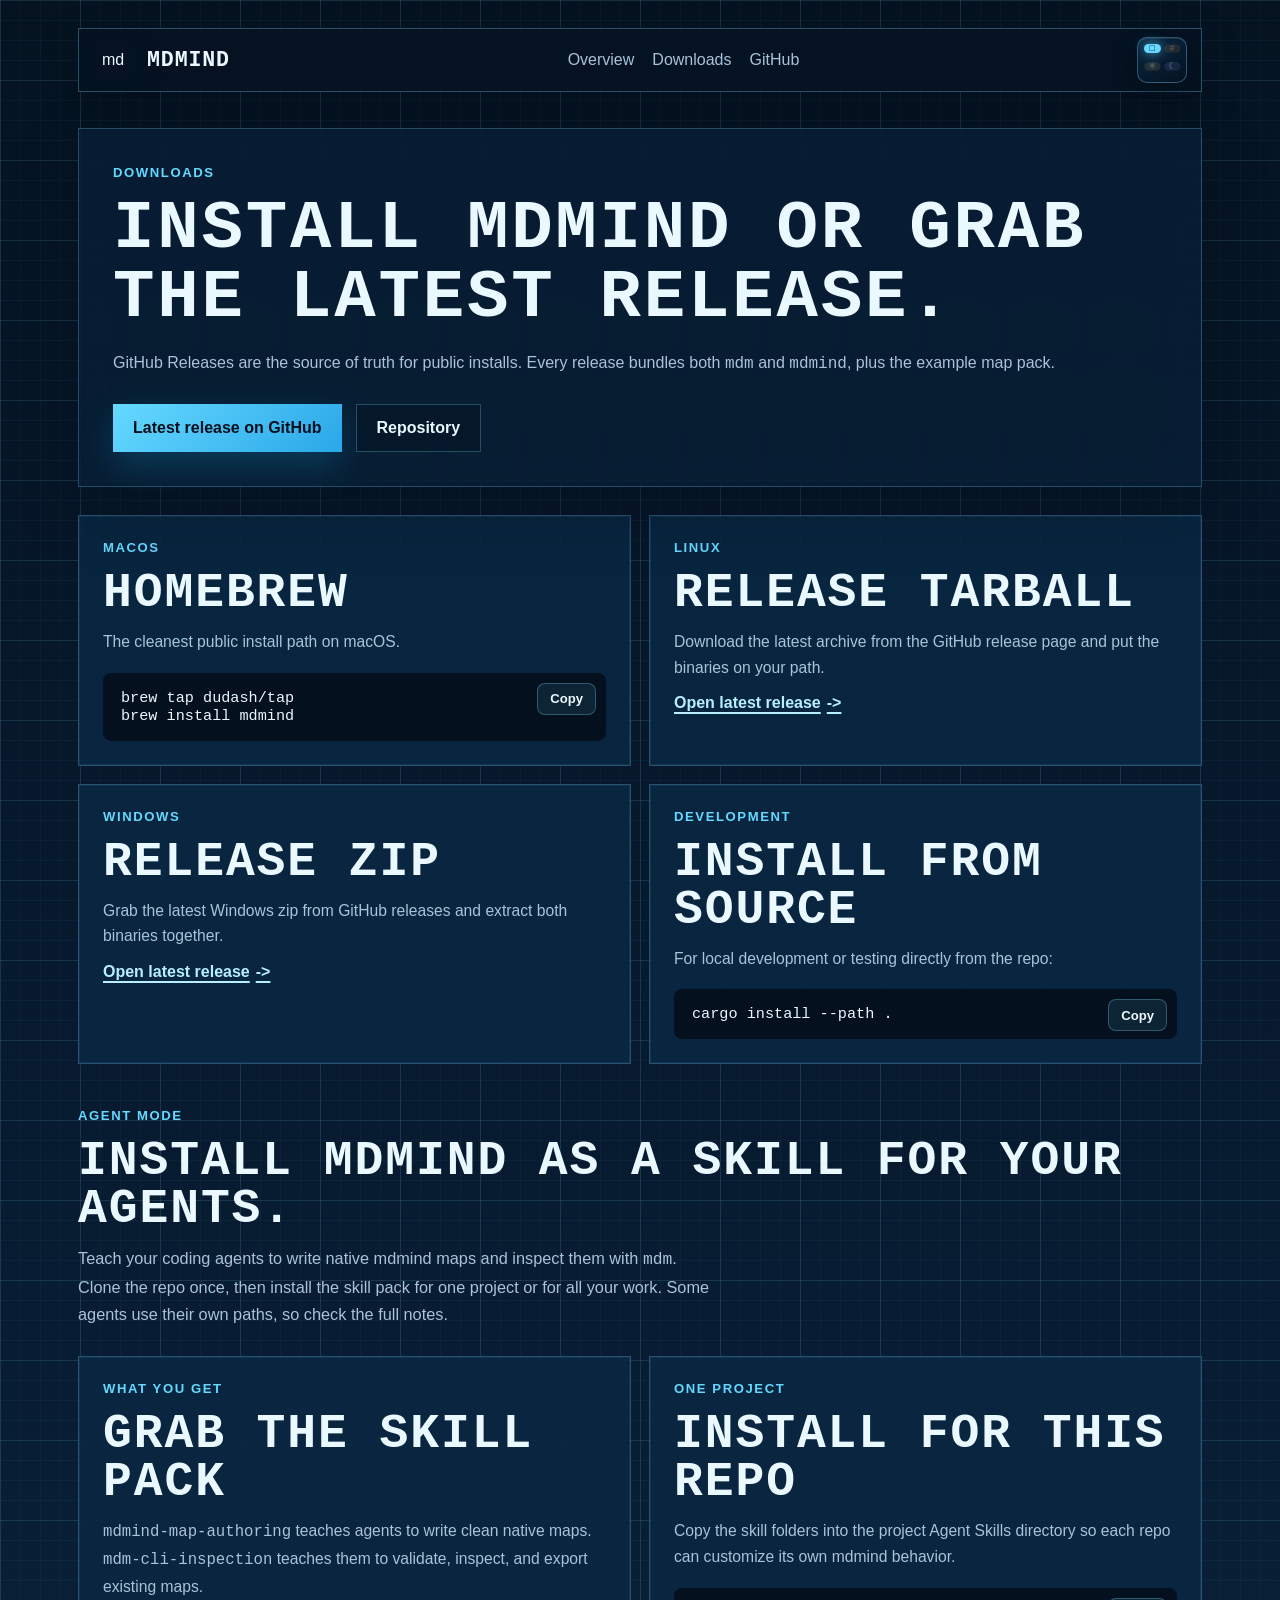
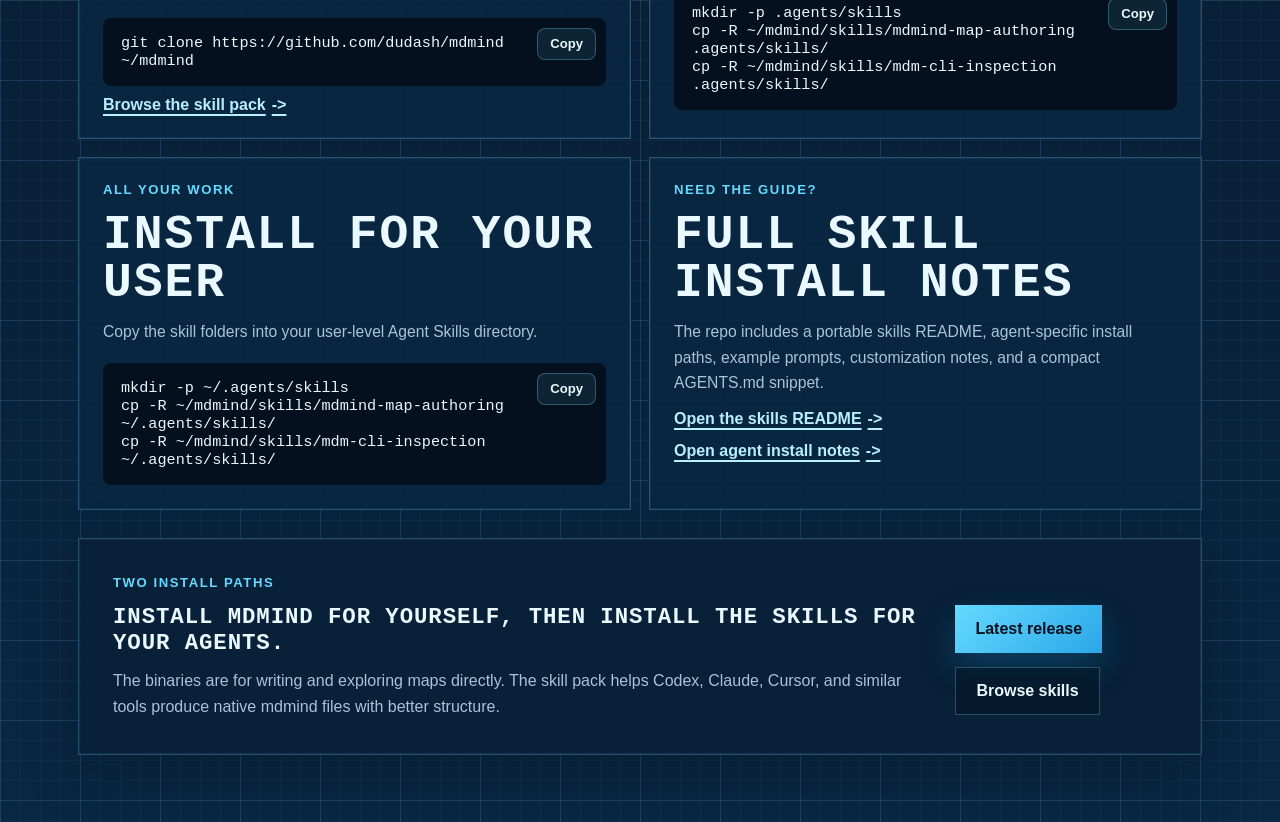
==== commit 21d4562a: "Polish spatial canvas, prompt editing, and agent-facing docs - Promote the spatial canvas to the pri" ====
--- a/site/downloads/index.html
+++ b/site/downloads/index.html
@@ -8,6 +8,11 @@
       name="description"
       content="Download mdmind from GitHub releases, install on macOS with Homebrew, or add mdmind skills to agents like Codex, Claude, Cursor, and Gemini CLI."
     >
+    <link rel="canonical" href="https://mdmind.io/downloads/">
+    <link rel="alternate" type="text/plain" href="https://mdmind.io/llms.txt" title="llms.txt">
+    <link rel="sitemap" type="application/xml" href="https://mdmind.io/sitemap.xml">
+    <link rel="agent-manifest" type="application/json" href="https://mdmind.io/.well-known/agent.json">
+    <link rel="icon" type="image/png" href="../assets/mdmind-icon-web.png">
     <link rel="stylesheet" href="../styles.css">
   </head>
   <body>
@@ -24,17 +29,17 @@
             <a href="https://github.com/dudash/mdmind" target="_blank" rel="noreferrer">GitHub</a>
           </nav>
           <button class="theme-cycler" type="button" data-theme-button aria-label="Switch color theme" title="Switch color theme">
-            <span class="theme-choice theme-choice-paper is-active" data-theme-option="paper" aria-hidden="true">
+            <span class="theme-choice theme-choice-blueprint is-active" data-theme-option="blueprint" aria-hidden="true">
+              <span class="theme-led"></span>
+              <span class="theme-icon">□</span>
+            </span>
+            <span class="theme-choice theme-choice-terminal" data-theme-option="terminal" aria-hidden="true">
+              <span class="theme-led"></span>
+              <span class="theme-icon">#</span>
+            </span>
+            <span class="theme-choice theme-choice-paper" data-theme-option="paper" aria-hidden="true">
               <span class="theme-led"></span>
               <span class="theme-icon">☀</span>
-            </span>
-            <span class="theme-choice theme-choice-blueprint" data-theme-option="blueprint" aria-hidden="true">
-              <span class="theme-led"></span>
-              <span class="theme-icon">□</span>
-            </span>
-            <span class="theme-choice theme-choice-terminal" data-theme-option="terminal" aria-hidden="true">
-              <span class="theme-led"></span>
-              <span class="theme-icon">#</span>
             </span>
             <span class="theme-choice theme-choice-night" data-theme-option="night" aria-hidden="true">
               <span class="theme-led"></span>
@@ -59,7 +64,7 @@
         </section>
 
         <section class="downloads-grid">
-          <article class="download-card">
+          <article class="download-card download-card-brew">
             <div class="eyebrow">macOS</div>
             <h2>Homebrew</h2>
             <p>The cleanest public install path on macOS.</p>
@@ -70,21 +75,21 @@
             </div>
           </article>
 
-          <article class="download-card">
+          <article class="download-card download-card-tar">
             <div class="eyebrow">Linux</div>
             <h2>Release tarball</h2>
             <p>Download the latest archive from the GitHub release page and put the binaries on your path.</p>
             <a class="text-link" href="https://github.com/dudash/mdmind/releases/latest" target="_blank" rel="noreferrer">Open latest release</a>
           </article>
 
-          <article class="download-card">
+          <article class="download-card download-card-zip">
             <div class="eyebrow">Windows</div>
             <h2>Release zip</h2>
             <p>Grab the latest Windows zip from GitHub releases and extract both binaries together.</p>
             <a class="text-link" href="https://github.com/dudash/mdmind/releases/latest" target="_blank" rel="noreferrer">Open latest release</a>
           </article>
 
-          <article class="download-card">
+          <article class="download-card download-card-src">
             <div class="eyebrow">Development</div>
             <h2>Install from source</h2>
             <p>For local development or testing directly from the repo:</p>
@@ -124,7 +129,7 @@
             <div class="eyebrow">One project</div>
             <h2>Install for this repo</h2>
             <p>
-              Copy the skill folders into the project Agent Skills directory.
+              Copy the skill folders into the project Agent Skills directory so each repo can customize its own mdmind behavior.
             </p>
             <div class="copyable-command">
               <button class="copy-button" type="button">Copy</button>
@@ -179,10 +184,10 @@
     </div>
     <script>
       const themes = [
-        { id: "paper", label: "Paper" },
         { id: "blueprint", label: "Blueprint" },
         { id: "terminal", label: "Terminal" },
         { id: "night", label: "Night" },
+        { id: "paper", label: "Paper" },
       ];
       const themeButton = document.querySelector("[data-theme-button]");
       const themeChoices = document.querySelectorAll("[data-theme-option]");
@@ -206,10 +211,7 @@
         themeAliases[searchParams.get("theme")] ||
         themeAliases[searchParams.get("audience")] ||
         themeAliases[searchParams.get("mode")];
-      let storedTheme = window.localStorage.getItem("mdmind-theme");
-      if (storedTheme === "ember" || storedTheme === "layer") storedTheme = "terminal";
-      if (storedTheme === "grove") storedTheme = "blueprint";
-      let activeThemeIndex = themes.findIndex((theme) => theme.id === (requestedTheme || storedTheme || "blueprint"));
+      let activeThemeIndex = themes.findIndex((theme) => theme.id === (requestedTheme || "blueprint"));
       if (activeThemeIndex < 0) activeThemeIndex = 0;
 
       const applyTheme = (index) => {
@@ -225,15 +227,22 @@
           themeButton.title = `${theme.label} theme`;
         }
 
-        window.localStorage.setItem("mdmind-theme", theme.id);
       };
 
       applyTheme(activeThemeIndex);
 
+      const scrollToHashTarget = () => {
+        if (!window.location.hash) return;
+        document
+          .getElementById(decodeURIComponent(window.location.hash.slice(1)))
+          ?.scrollIntoView({ block: "start" });
+      };
+
       if (window.location.hash) {
-        window.requestAnimationFrame(() => {
-          document.getElementById(decodeURIComponent(window.location.hash.slice(1)))?.scrollIntoView();
-        });
+        window.requestAnimationFrame(scrollToHashTarget);
+        window.addEventListener("load", () => window.requestAnimationFrame(scrollToHashTarget), { once: true });
+        window.setTimeout(scrollToHashTarget, 160);
+        window.setTimeout(scrollToHashTarget, 700);
       }
 
       themeButton?.addEventListener("click", () => {
--- a/site/styles.css
+++ b/site/styles.css
@@ -122,7 +122,7 @@
   --panel-strong: transparent;
   --ink: #f4f4f4;
   --ink-soft: #b9b9b9;
-  --line: rgba(244, 244, 244, 0.28);
+  --line: rgba(244, 244, 244, 0.2);
   --violet: #ff8a2a;
   --violet-strong: #ffad63;
   --violet-soft: rgba(255, 138, 42, 0.14);
@@ -219,6 +219,43 @@
   --shadow: 0 20px 60px rgba(0, 0, 0, 0.26);
 }
 
+[data-theme="paper"] body {
+  background:
+    linear-gradient(90deg, rgba(183, 122, 38, 0.1) 1px, transparent 1px) 72px 0 / 1px 100% no-repeat,
+    repeating-linear-gradient(180deg, transparent 0 35px, rgba(104, 70, 162, 0.045) 35px 36px),
+    linear-gradient(180deg, #fbfbf8 0%, #f6f3ec 52%, #ece7dd 100%);
+}
+
+[data-theme="paper"] .hero,
+[data-theme="paper"] .proof-strip,
+[data-theme="paper"] .showcase-card,
+[data-theme="paper"] .support-strip,
+[data-theme="paper"] .final-cta,
+[data-theme="paper"] .downloads-hero,
+[data-theme="paper"] .download-note,
+[data-theme="paper"] .feature-card,
+[data-theme="paper"] .download-card,
+[data-theme="paper"] .callout-panel,
+[data-theme="paper"] .problem-card,
+[data-theme="paper"] .workflow-option,
+[data-theme="paper"] .split-callout {
+  box-shadow: 0 16px 42px rgba(75, 61, 44, 0.08);
+}
+
+[data-theme="paper"] .hero,
+[data-theme="paper"] .section-band,
+[data-theme="paper"] .downloads-section {
+  background-color: rgba(255, 255, 252, 0.82);
+}
+
+[data-theme="paper"] .button-primary {
+  background: linear-gradient(135deg, #4f367f 0%, #7a55b5 100%);
+}
+
+[data-theme="paper"] .screen-card {
+  background: linear-gradient(180deg, #2c2140, #20172d);
+}
+
 * {
   box-sizing: border-box;
 }
@@ -261,9 +298,9 @@
   position: sticky;
   top: var(--sticky-header-offset);
   z-index: 20;
-  display: flex;
+  display: grid;
+  grid-template-columns: auto minmax(0, 1fr) auto;
   align-items: center;
-  justify-content: space-between;
   gap: 24px;
   min-height: 62px;
   padding: 8px 14px 8px 12px;
@@ -293,6 +330,7 @@
 }
 
 .brand {
+  grid-column: 1;
   display: inline-flex;
   align-items: center;
   gap: 12px;
@@ -351,12 +389,12 @@
 }
 
 .header-actions {
-  display: flex;
-  align-items: center;
-  gap: 14px;
+  display: contents;
 }
 
 .site-nav {
+  grid-column: 2;
+  justify-self: center;
   display: flex;
   flex-wrap: wrap;
   gap: 18px;
@@ -395,12 +433,14 @@
 
 .theme-cycler {
   appearance: none;
+  grid-column: 3;
+  justify-self: end;
   display: grid;
   grid-template-columns: repeat(2, 1fr);
-  gap: 4px;
+  gap: 3px;
   width: 50px;
   height: 46px;
-  padding: 7px;
+  padding: 6px;
   border: 1px solid var(--theme-button-border);
   border-radius: 10px;
   background: var(--theme-button-bg);
@@ -429,58 +469,52 @@
   display: inline-flex;
   align-items: center;
   justify-content: center;
-  gap: 2px;
   min-width: 0;
-  opacity: 0.55;
-  transform: scale(0.94);
-  transition: opacity 160ms ease, transform 160ms ease;
+  min-height: 0;
+  border-radius: 5px;
+  background: color-mix(in srgb, var(--quad-color) 28%, transparent);
+  opacity: 0.42;
+  transform: scale(0.96);
+  transition: opacity 160ms ease, transform 160ms ease, background 160ms ease, box-shadow 160ms ease;
 }
 
 .theme-choice.is-active {
   opacity: 1;
   transform: scale(1);
+  background: var(--quad-color);
+  box-shadow: 0 0 12px color-mix(in srgb, var(--quad-color) 70%, transparent);
 }
 
 .theme-led {
-  width: 6px;
-  height: 6px;
-  border-radius: 999px;
-  background: var(--theme-led-off);
-  box-shadow: inset 0 1px 2px rgba(0, 0, 0, 0.18);
-}
-
-.theme-choice.is-active .theme-led {
-  background: var(--led-color);
-  box-shadow: 0 0 7px var(--led-color), inset 0 1px 1px rgba(255, 255, 255, 0.42);
+  display: none;
 }
 
 .theme-icon {
-  width: 10px;
-  color: var(--ink-soft);
-  font-size: 0.58rem;
+  color: color-mix(in srgb, var(--ink) 58%, transparent);
+  font-size: 0.56rem;
   font-weight: 800;
   line-height: 1;
   text-align: center;
 }
 
 .theme-choice.is-active .theme-icon {
-  color: var(--ink);
+  color: #101114;
 }
 
 .theme-choice-paper {
-  --led-color: #f4c84a;
+  --quad-color: #f4c84a;
 }
 
 .theme-choice-blueprint {
-  --led-color: #65d9ff;
+  --quad-color: #65d9ff;
 }
 
 .theme-choice-terminal {
-  --led-color: #ff8a2a;
+  --quad-color: #ff8a2a;
 }
 
 .theme-choice-night {
-  --led-color: #8f9cff;
+  --quad-color: #8f9cff;
 }
 
 .hero,
@@ -1106,10 +1140,12 @@
 
 [data-theme="blueprint"] body {
   background:
-    linear-gradient(rgba(125, 217, 255, 0.08) 1px, transparent 1px),
-    linear-gradient(90deg, rgba(125, 217, 255, 0.08) 1px, transparent 1px),
+    linear-gradient(rgba(125, 217, 255, 0.11) 1px, transparent 1px),
+    linear-gradient(90deg, rgba(125, 217, 255, 0.11) 1px, transparent 1px),
+    linear-gradient(rgba(125, 217, 255, 0.04) 1px, transparent 1px),
+    linear-gradient(90deg, rgba(125, 217, 255, 0.04) 1px, transparent 1px),
     linear-gradient(180deg, var(--site-bg-start) 0%, var(--bg) 44%, var(--site-bg-end) 100%);
-  background-size: 40px 40px, 40px 40px, auto;
+  background-size: 80px 80px, 80px 80px, 20px 20px, 20px 20px, auto;
 }
 
 [data-theme="blueprint"] .page-shell {
@@ -1137,6 +1173,17 @@
   border-style: double;
 }
 
+[data-theme="blueprint"] .hero,
+[data-theme="blueprint"] .section-band,
+[data-theme="blueprint"] .downloads-section,
+[data-theme="blueprint"] .showcase-card,
+[data-theme="blueprint"] .support-strip,
+[data-theme="blueprint"] .final-cta {
+  box-shadow:
+    inset 0 0 0 1px rgba(125, 217, 255, 0.08),
+    0 20px 54px rgba(0, 9, 18, 0.22);
+}
+
 [data-theme="blueprint"] .brand-name,
 [data-theme="blueprint"] h1,
 [data-theme="blueprint"] h2,
@@ -1190,24 +1237,52 @@
   border-radius: 0;
 }
 
+[data-theme="night"] body {
+  background:
+    linear-gradient(90deg, rgba(106, 209, 198, 0.035) 1px, transparent 1px),
+    linear-gradient(180deg, rgba(169, 150, 255, 0.04), transparent 260px),
+    linear-gradient(180deg, var(--site-bg-start) 0%, var(--bg) 44%, var(--site-bg-end) 100%);
+  background-size: 72px 72px, auto, auto;
+}
+
+[data-theme="night"] .hero,
+[data-theme="night"] .proof-strip,
+[data-theme="night"] .showcase-card,
+[data-theme="night"] .support-strip,
+[data-theme="night"] .final-cta,
+[data-theme="night"] .downloads-hero,
+[data-theme="night"] .download-note {
+  border-color: rgba(246, 239, 229, 0.18);
+}
+
+[data-theme="night"] .button-secondary {
+  color: var(--violet-strong);
+}
+
 [data-theme="terminal"] body {
   font-family: "SFMono-Regular", "Menlo", "Monaco", "Cascadia Mono", monospace;
-  font-size: 16px;
+  font-size: 14.5px;
+  background:
+    linear-gradient(180deg, rgba(255, 138, 42, 0.08), transparent 220px),
+    repeating-linear-gradient(0deg, rgba(255, 255, 255, 0.016) 0 1px, transparent 1px 42px),
+    var(--bg);
 }
 
 [data-theme="terminal"] .page-shell {
-  max-width: 980px;
-  padding-top: 24px;
+  max-width: 1160px;
+  padding-top: 20px;
 }
 
 [data-theme="terminal"] .page-shell-narrow {
-  max-width: 880px;
+  max-width: 1040px;
 }
 
 [data-theme="terminal"] .site-header {
+  flex-wrap: nowrap;
   gap: 18px;
   min-height: 58px;
-  padding: 10px 0 14px;
+  padding: 10px 0 12px;
+  margin-bottom: 30px;
   border-width: 0 0 1px;
   border-radius: 0;
   backdrop-filter: none;
@@ -1253,12 +1328,15 @@
 }
 
 [data-theme="terminal"] .header-actions {
+  min-width: 0;
   gap: 16px;
 }
 
 [data-theme="terminal"] .site-nav {
+  flex-wrap: nowrap;
   gap: 0;
-  font-size: 0.88rem;
+  font-size: 0.84rem;
+  white-space: nowrap;
 }
 
 [data-theme="terminal"] .site-nav a {
@@ -1274,7 +1352,7 @@
 
 [data-theme="terminal"] .site-nav a + a::before {
   content: "|";
-  margin: 0 10px;
+  margin: 0 12px;
   color: var(--line);
 }
 
@@ -1296,21 +1374,27 @@
   border-radius: 0;
   backdrop-filter: none;
   box-shadow: none;
+  animation: none;
 }
 
 [data-theme="terminal"] .hero {
   display: grid;
-  grid-template-columns: minmax(0, 0.85fr) minmax(280px, 0.65fr);
-  gap: 34px;
-  padding: 48px 0 38px;
+  grid-template-columns: minmax(0, 1fr) minmax(360px, 0.78fr);
+  align-items: center;
+  gap: clamp(36px, 5vw, 64px);
+  padding: 56px 0 44px;
 }
 
 [data-theme="terminal"] .hero-copy {
+  min-width: 0;
   animation: none;
 }
 
 [data-theme="terminal"] .hero-visual {
-  align-self: end;
+  justify-self: end;
+  width: min(100%, 520px);
+  min-width: 0;
+  align-self: center;
   margin-top: 0;
 }
 
@@ -1328,24 +1412,24 @@
 }
 
 [data-theme="terminal"] h1 {
-  max-width: 13ch;
-  font-size: clamp(2.75rem, 6vw, 4.65rem);
-  line-height: 0.98;
+  max-width: 18ch;
+  font-size: clamp(2.25rem, 4vw, 3.55rem);
+  line-height: 1.04;
 }
 
 [data-theme="terminal"] h2 {
-  font-size: clamp(1.9rem, 4vw, 3.2rem);
+  font-size: clamp(1.55rem, 3.2vw, 2.45rem);
   line-height: 1.04;
 }
 
 [data-theme="terminal"] h3 {
-  font-size: 1.35rem;
+  font-size: 1.12rem;
 }
 
 [data-theme="terminal"] p,
 [data-theme="terminal"] li {
   color: var(--ink-soft);
-  line-height: 1.65;
+  line-height: 1.58;
 }
 
 [data-theme="terminal"] a {
@@ -1371,7 +1455,8 @@
 [data-theme="terminal"] .button {
   min-height: 42px;
   border-radius: 0;
-  font-size: 0.92rem;
+  font-size: 0.86rem;
+  white-space: nowrap;
 }
 
 [data-theme="terminal"] .button-primary {
@@ -1380,6 +1465,12 @@
 
 [data-theme="terminal"] .button-secondary {
   color: var(--violet);
+  background: transparent;
+  border-color: var(--line);
+}
+
+[data-theme="terminal"] .button-secondary:hover {
+  background: rgba(255, 138, 42, 0.08);
 }
 
 [data-theme="terminal"] .hero-install,
@@ -1395,30 +1486,176 @@
 }
 
 [data-theme="terminal"] .hero-install {
+  width: min(100%, 680px);
   padding: 12px 0;
   border-width: 1px 0;
 }
 
 [data-theme="terminal"] .hero-meta span {
-  padding: 7px 0;
-  border-width: 0 0 1px;
+  display: inline-flex;
+  align-items: center;
+  justify-content: center;
+  min-height: 34px;
+  padding: 8px 12px;
+  border: 0;
+  color: var(--ink-soft);
+  font-size: 0.72rem;
+  letter-spacing: 0;
+  text-align: center;
+  text-transform: none;
+  white-space: nowrap;
+}
+
+[data-theme="terminal"] .hero-meta {
+  display: grid;
+  grid-template-columns: repeat(3, minmax(0, 1fr));
+  gap: 0;
+  width: min(100%, 680px);
+  margin-top: 18px;
+  border-top: 1px solid var(--line);
+  border-bottom: 1px solid var(--line);
+}
+
+[data-theme="terminal"] .hero-meta span + span {
+  border-left: 1px solid var(--line);
+}
+
+[data-theme="terminal"] .hero-meta span::before {
+  content: "[";
+  margin-right: 3px;
+  color: var(--violet);
+}
+
+[data-theme="terminal"] .hero-meta span::after {
+  content: "]";
+  margin-left: 3px;
+  color: var(--violet);
 }
 
 [data-theme="terminal"] .proof-strip {
-  grid-template-columns: repeat(2, minmax(0, 1fr));
+  grid-template-columns: repeat(4, minmax(0, 1fr));
   gap: 0;
-  margin-top: 0;
+  margin-top: 22px;
+  border: 1px solid var(--line);
+  background: rgba(13, 13, 13, 0.42);
 }
 
 [data-theme="terminal"] .proof-item {
   min-height: auto;
-  padding: 20px 0;
-  border-bottom: 1px solid var(--line);
+  padding: 18px;
+  border-bottom: 0;
+}
+
+[data-theme="terminal"] .proof-item + .proof-item {
+  border-left: 1px solid var(--line);
+}
+
+[data-theme="terminal"] .proof-item strong {
+  font-size: 1rem;
+}
+
+[data-theme="terminal"] .proof-item strong::before {
+  content: "ok ";
+  color: var(--violet);
+  font-size: 0.72em;
+  font-weight: 700;
+  letter-spacing: 0;
+}
+
+[data-theme="terminal"] .proof-item span,
+[data-theme="terminal"] .feature-card p,
+[data-theme="terminal"] .problem-card p,
+[data-theme="terminal"] .download-card p,
+[data-theme="terminal"] .workflow-option span:last-child {
+  font-size: 0.86rem;
 }
 
 [data-theme="terminal"] .section-band,
 [data-theme="terminal"] .downloads-section {
-  padding: 38px 0;
+  padding: 46px 0;
+  border-bottom: 0;
+  margin-top: 0;
+}
+
+[data-theme="terminal"] .downloads-section {
+  border-top: 0;
+}
+
+[data-theme="terminal"] .downloads-intro {
+  display: grid;
+  grid-template-columns: minmax(0, 1fr) auto;
+  align-items: center;
+  gap: 24px;
+  padding: 20px;
+  border: 1px solid var(--line);
+  background: rgba(13, 13, 13, 0.42);
+}
+
+[data-theme="terminal"] .downloads-intro h2,
+[data-theme="terminal"] .downloads-section .section-heading h2 {
+  max-width: 18ch;
+  font-size: clamp(1.65rem, 3vw, 2.7rem);
+}
+
+[data-theme="terminal"] .downloads-intro p,
+[data-theme="terminal"] .downloads-section .section-heading p {
+  max-width: 66ch;
+  font-size: 0.86rem;
+}
+
+[data-theme="terminal"] .downloads-intro .eyebrow::before,
+[data-theme="terminal"] .downloads-section > .section-heading .eyebrow::before {
+  content: "$ ";
+}
+
+[data-theme="terminal"] .downloads-intro .hero-actions {
+  justify-content: flex-end;
+  margin-top: 0;
+}
+
+[data-theme="terminal"] .downloads-section > .section-heading {
+  margin: 30px 0 18px;
+  padding: 20px;
+  border: 1px solid var(--line);
+  background: rgba(13, 13, 13, 0.34);
+}
+
+[data-theme="terminal"] .features {
+  border-top: 0;
+}
+
+[data-theme="terminal"] .section-band-intro {
+  display: grid;
+  grid-template-columns: minmax(280px, 0.76fr) minmax(0, 1.24fr);
+  align-items: start;
+  gap: 28px;
+}
+
+[data-theme="terminal"] .section-band-intro .section-heading {
+  position: sticky;
+  top: calc(var(--sticky-header-height) + var(--sticky-header-offset) + 18px);
+  margin: 0;
+  padding: 22px;
+  border: 1px solid var(--line);
+  background: rgba(13, 13, 13, 0.48);
+}
+
+[data-theme="terminal"] .section-band-intro .section-heading h2 {
+  max-width: 12ch;
+  font-size: clamp(1.65rem, 2.8vw, 2.65rem);
+}
+
+[data-theme="terminal"] .section-band-intro .section-heading p {
+  max-width: 46ch;
+}
+
+[data-theme="terminal"] .section-band-intro .eyebrow::before {
+  content: "$ ";
+}
+
+[data-theme="terminal"] .section-band-intro .problem-grid {
+  grid-template-columns: 1fr;
+  gap: 12px;
 }
 
 [data-theme="terminal"] .feature-grid,
@@ -1426,7 +1663,117 @@
 [data-theme="terminal"] .downloads-grid,
 [data-theme="terminal"] .workflow-options {
   grid-template-columns: repeat(2, minmax(0, 1fr));
-  column-gap: 28px;
+  gap: 0 40px;
+}
+
+[data-theme="terminal"] .downloads-section .downloads-grid {
+  counter-reset: terminal-download;
+  gap: 14px;
+  margin-top: 18px;
+}
+
+[data-theme="terminal"] .features .feature-grid {
+  gap: 14px;
+}
+
+[data-theme="terminal"] .feature-card,
+[data-theme="terminal"] .feature-card-wide {
+  grid-column: auto;
+}
+
+[data-theme="terminal"] .features .feature-card {
+  padding: 18px;
+  border: 1px solid var(--line);
+  background: rgba(13, 13, 13, 0.3);
+}
+
+[data-theme="terminal"] .downloads-section .download-card {
+  counter-increment: terminal-download;
+  position: relative;
+  display: grid;
+  grid-template-columns: auto minmax(0, 1fr);
+  column-gap: 14px;
+  align-items: start;
+  min-height: 0;
+  padding: 16px;
+  border: 1px solid var(--line);
+  background: rgba(13, 13, 13, 0.32);
+}
+
+[data-theme="terminal"] .downloads-section .download-card::before {
+  content: "pkg";
+  grid-column: 1;
+  grid-row: 1 / span 3;
+  display: inline-flex;
+  align-items: center;
+  justify-content: center;
+  width: 44px;
+  height: 28px;
+  border: 1px solid rgba(255, 138, 42, 0.48);
+  color: var(--violet);
+  font-size: 0.72rem;
+  font-weight: 800;
+}
+
+[data-theme="terminal"] .downloads-section .download-card-brew::before {
+  content: "brew";
+}
+
+[data-theme="terminal"] .downloads-section .download-card-tar::before {
+  content: "tar";
+}
+
+[data-theme="terminal"] .downloads-section .download-card-zip::before {
+  content: "zip";
+}
+
+[data-theme="terminal"] .downloads-section .download-card-src::before {
+  content: "src";
+}
+
+[data-theme="terminal"] .downloads-section > .section-heading + .downloads-grid .download-card::before {
+  content: "skill";
+}
+
+[data-theme="terminal"] .downloads-section .download-card .eyebrow,
+[data-theme="terminal"] .downloads-section .download-card h3,
+[data-theme="terminal"] .downloads-section .download-card p {
+  grid-column: 2;
+}
+
+[data-theme="terminal"] .downloads-section .download-card .eyebrow {
+  margin-bottom: 8px;
+  color: var(--ink-soft);
+  font-size: 0.74rem;
+}
+
+[data-theme="terminal"] .downloads-section .download-card .eyebrow::before {
+  content: "target:";
+  margin-right: 5px;
+  color: var(--violet);
+}
+
+[data-theme="terminal"] .downloads-section .download-card h3 {
+  font-size: 1.05rem;
+  line-height: 1.18;
+}
+
+[data-theme="terminal"] .downloads-section .download-card p {
+  max-width: 54ch;
+}
+
+[data-theme="terminal"] .downloads-section .copyable-command,
+[data-theme="terminal"] .downloads-section .download-card .text-link {
+  grid-column: 1 / -1;
+}
+
+[data-theme="terminal"] .downloads-section .download-card .text-link {
+  width: fit-content;
+  margin-top: 14px;
+  padding: 8px 10px;
+  border: 1px solid var(--line);
+  background: rgba(13, 13, 13, 0.46);
+  text-decoration: none;
 }
 
 [data-theme="terminal"] .feature-card,
@@ -1438,8 +1785,55 @@
   border-width: 0 0 1px;
 }
 
+[data-theme="terminal"] .section-band-intro .problem-card {
+  position: relative;
+  padding: 18px;
+  border: 1px solid var(--line);
+  background: rgba(13, 13, 13, 0.34);
+}
+
+[data-theme="terminal"] .section-band-intro .problem-card .feature-kicker::before {
+  content: "> ";
+}
+
+[data-theme="terminal"] .section-band-intro .problem-card h3 {
+  font-size: 1rem;
+  line-height: 1.18;
+}
+
 [data-theme="terminal"] .workflow-option {
   min-height: 0;
+  align-content: start;
+}
+
+[data-theme="terminal"] .split-callout {
+  border-top: 0;
+  border-bottom: 0;
+  gap: clamp(24px, 4vw, 44px);
+  padding-top: 32px;
+  padding-bottom: 30px;
+}
+
+[data-theme="terminal"] .split-callout .callout-panel {
+  padding: 0 0 0 16px;
+  border-width: 0 0 0 1px;
+  border-color: rgba(255, 138, 42, 0.34);
+  background:
+    linear-gradient(90deg, rgba(255, 138, 42, 0.08), transparent 42%),
+    transparent;
+}
+
+[data-theme="terminal"] .split-callout .callout-panel::before {
+  content: "";
+  display: block;
+  width: 22px;
+  height: 2px;
+  margin-bottom: 18px;
+  background: var(--violet);
+}
+
+[data-theme="terminal"] .workflow-option strong {
+  font-size: 1.02rem;
 }
 
 [data-theme="terminal"] .workflow-option:hover,
@@ -1451,6 +1845,7 @@
 
 [data-theme="terminal"] .showcase-card {
   grid-template-columns: 0.82fr 1.18fr;
+  gap: 44px;
   padding: 32px 0;
 }
 
@@ -1497,7 +1892,7 @@
 
 @keyframes fade-slide-up {
   from {
-    opacity: 0;
+    opacity: 0.42;
     transform: translateY(18px);
   }
   to {
@@ -1508,7 +1903,7 @@
 
 @keyframes rise-in {
   from {
-    opacity: 0;
+    opacity: 0.72;
     transform: translateY(24px);
   }
   to {
@@ -1519,7 +1914,7 @@
 
 @keyframes hero-card-in {
   from {
-    opacity: 0;
+    opacity: 0.36;
     transform: perspective(1400px) rotateY(-15deg) rotateX(4deg) translateY(16px);
   }
   to {
@@ -1597,6 +1992,39 @@
   .feature-card-wide {
     grid-column: auto;
   }
+
+  [data-theme="terminal"] .hero {
+    grid-template-columns: minmax(0, 1fr) minmax(320px, 0.74fr);
+    gap: 36px;
+  }
+
+  [data-theme="terminal"] .proof-strip,
+  [data-theme="terminal"] .feature-grid,
+  [data-theme="terminal"] .problem-grid,
+  [data-theme="terminal"] .downloads-grid,
+  [data-theme="terminal"] .workflow-options {
+    grid-template-columns: repeat(2, minmax(0, 1fr));
+  }
+
+  [data-theme="terminal"] .showcase-card {
+    grid-template-columns: minmax(0, 0.92fr) minmax(0, 1.08fr);
+  }
+
+  [data-theme="terminal"] .showcase-card-reverse {
+    grid-template-columns: minmax(0, 1.08fr) minmax(0, 0.92fr);
+  }
+
+  [data-theme="terminal"] .section-band-intro {
+    grid-template-columns: 1fr;
+  }
+
+  [data-theme="terminal"] .section-band-intro .section-heading {
+    position: static;
+  }
+
+  [data-theme="terminal"] .section-band-intro .section-heading h2 {
+    max-width: none;
+  }
 }
 
 @media (max-width: 760px) {
@@ -1608,7 +2036,6 @@
     padding: 18px 18px 44px;
   }
 
-  .site-header,
   .proof-strip,
   .support-strip,
   .final-cta {
@@ -1617,13 +2044,18 @@
   }
 
   .site-header {
+    display: flex;
+    flex-direction: row;
+    flex-wrap: wrap;
+    align-items: center;
     gap: 16px;
     margin-bottom: 24px;
     padding: 12px;
   }
 
   .site-nav {
-    width: 100%;
+    width: auto;
+    max-width: calc(100vw - 132px);
     flex-wrap: nowrap;
     gap: 10px;
     overflow-x: auto;
@@ -1632,10 +2064,10 @@
   }
 
   .header-actions {
-    width: 100%;
-    display: grid;
-    grid-template-columns: minmax(0, 1fr) auto;
-    align-items: flex-start;
+    width: auto;
+    margin-left: auto;
+    display: flex;
+    align-items: center;
     gap: 10px;
   }
 
@@ -1745,15 +2177,43 @@
     margin: 0 6px;
   }
 
+  [data-theme="terminal"] {
+    --sticky-header-height: 78px;
+  }
+
+  [data-theme="terminal"] .site-header {
+    flex-direction: row;
+    align-items: center;
+    gap: 16px;
+    padding: 10px 0 12px;
+  }
+
+  [data-theme="terminal"] .header-actions {
+    display: flex;
+    width: auto;
+    margin-left: auto;
+    align-items: center;
+    gap: 12px;
+  }
+
+  [data-theme="terminal"] .site-nav {
+    width: auto;
+    overflow-x: visible;
+    padding-bottom: 0;
+  }
+
   [data-theme="terminal"] .hero,
+  [data-theme="terminal"] .showcase-card,
+  [data-theme="terminal"] .showcase-card-reverse {
+    grid-template-columns: 1fr;
+  }
+
   [data-theme="terminal"] .proof-strip,
   [data-theme="terminal"] .feature-grid,
   [data-theme="terminal"] .problem-grid,
   [data-theme="terminal"] .downloads-grid,
-  [data-theme="terminal"] .workflow-options,
-  [data-theme="terminal"] .showcase-card,
-  [data-theme="terminal"] .showcase-card-reverse {
-    grid-template-columns: 1fr;
+  [data-theme="terminal"] .workflow-options {
+    grid-template-columns: repeat(2, minmax(0, 1fr));
   }
 
   [data-theme="terminal"] .hero {
@@ -1762,7 +2222,20 @@
   }
 
   [data-theme="terminal"] h1 {
-    max-width: 12ch;
+    max-width: none;
+    font-size: clamp(2rem, 6.6vw, 2.85rem);
+    line-height: 1.04;
+  }
+
+  [data-theme="terminal"] .hero-actions,
+  [data-theme="terminal"] .support-actions {
+    width: auto;
+  }
+
+  [data-theme="terminal"] .hero-actions .button,
+  [data-theme="terminal"] .support-actions .button {
+    width: auto;
+    flex: 1 1 210px;
   }
 
   [data-theme="blueprint"] .site-nav {
@@ -1775,15 +2248,83 @@
   }
 
   [data-theme="blueprint"] .header-actions {
-    grid-template-columns: 1fr;
+    display: flex;
+    width: auto;
   }
 
   [data-theme="blueprint"] .theme-cycler {
-    position: absolute;
-    top: 12px;
-    right: 12px;
+    position: static;
     width: 44px;
     height: 42px;
     padding: 6px;
   }
 }
+
+@media (max-width: 560px) {
+  .site-header {
+    display: flex;
+    flex-direction: column;
+    align-items: flex-start;
+  }
+
+  .header-actions {
+    display: grid;
+    width: 100%;
+    grid-template-columns: minmax(0, 1fr) auto;
+    margin-left: 0;
+    align-items: flex-start;
+  }
+
+  .site-nav {
+    width: 100%;
+    max-width: none;
+  }
+
+  [data-theme="terminal"] {
+    --sticky-header-height: 134px;
+  }
+
+  [data-theme="terminal"] .site-header {
+    flex-direction: column;
+    align-items: flex-start;
+  }
+
+  [data-theme="terminal"] .header-actions {
+    display: grid;
+    width: 100%;
+    grid-template-columns: minmax(0, 1fr) auto;
+    margin-left: 0;
+  }
+
+  [data-theme="terminal"] .site-nav {
+    width: 100%;
+    overflow-x: auto;
+  }
+
+  [data-theme="terminal"] .downloads-intro {
+    grid-template-columns: 1fr;
+  }
+
+  [data-theme="terminal"] .downloads-intro .hero-actions {
+    justify-content: stretch;
+  }
+
+  [data-theme="terminal"] .downloads-section .download-card {
+    grid-template-columns: 1fr;
+  }
+
+  [data-theme="terminal"] .downloads-section .download-card::before,
+  [data-theme="terminal"] .downloads-section .download-card .eyebrow,
+  [data-theme="terminal"] .downloads-section .download-card h3,
+  [data-theme="terminal"] .downloads-section .download-card p {
+    grid-column: 1;
+  }
+
+  [data-theme="terminal"] .proof-strip,
+  [data-theme="terminal"] .feature-grid,
+  [data-theme="terminal"] .problem-grid,
+  [data-theme="terminal"] .downloads-grid,
+  [data-theme="terminal"] .workflow-options {
+    grid-template-columns: 1fr;
+  }
+}
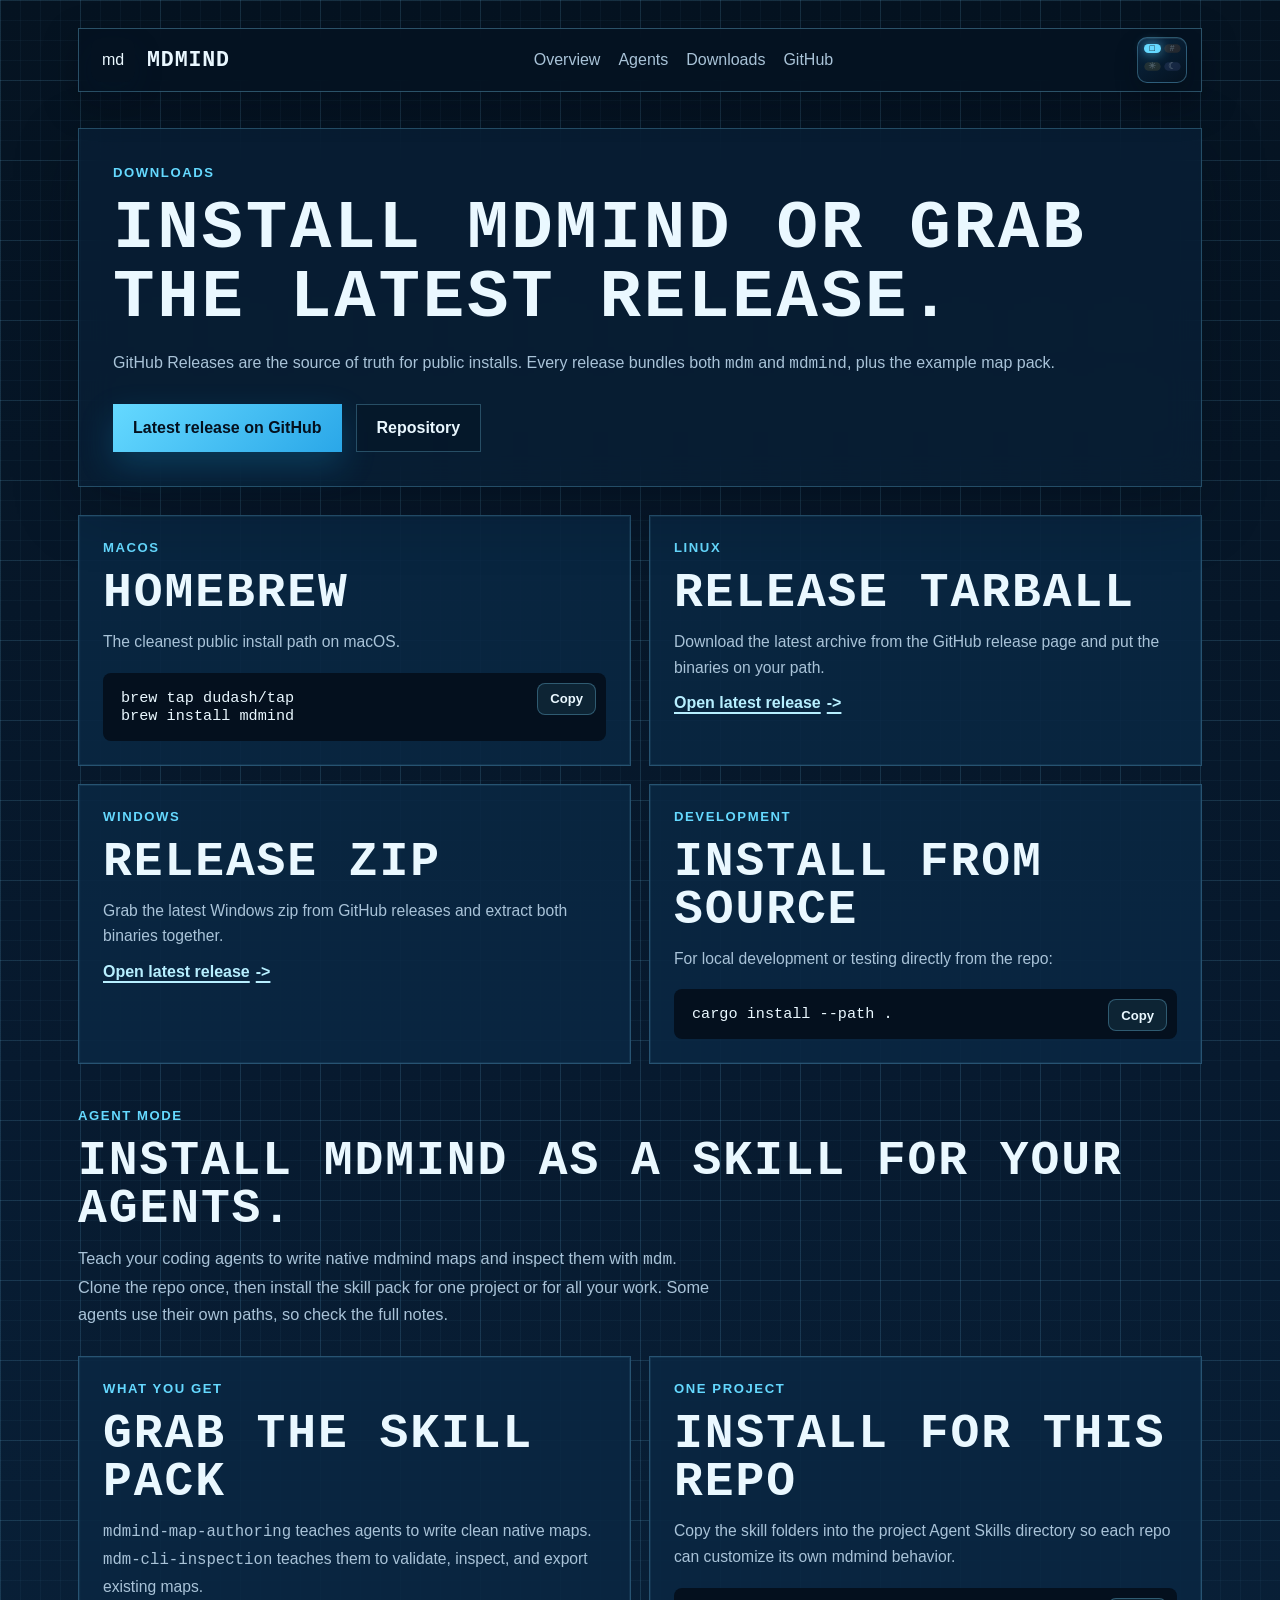
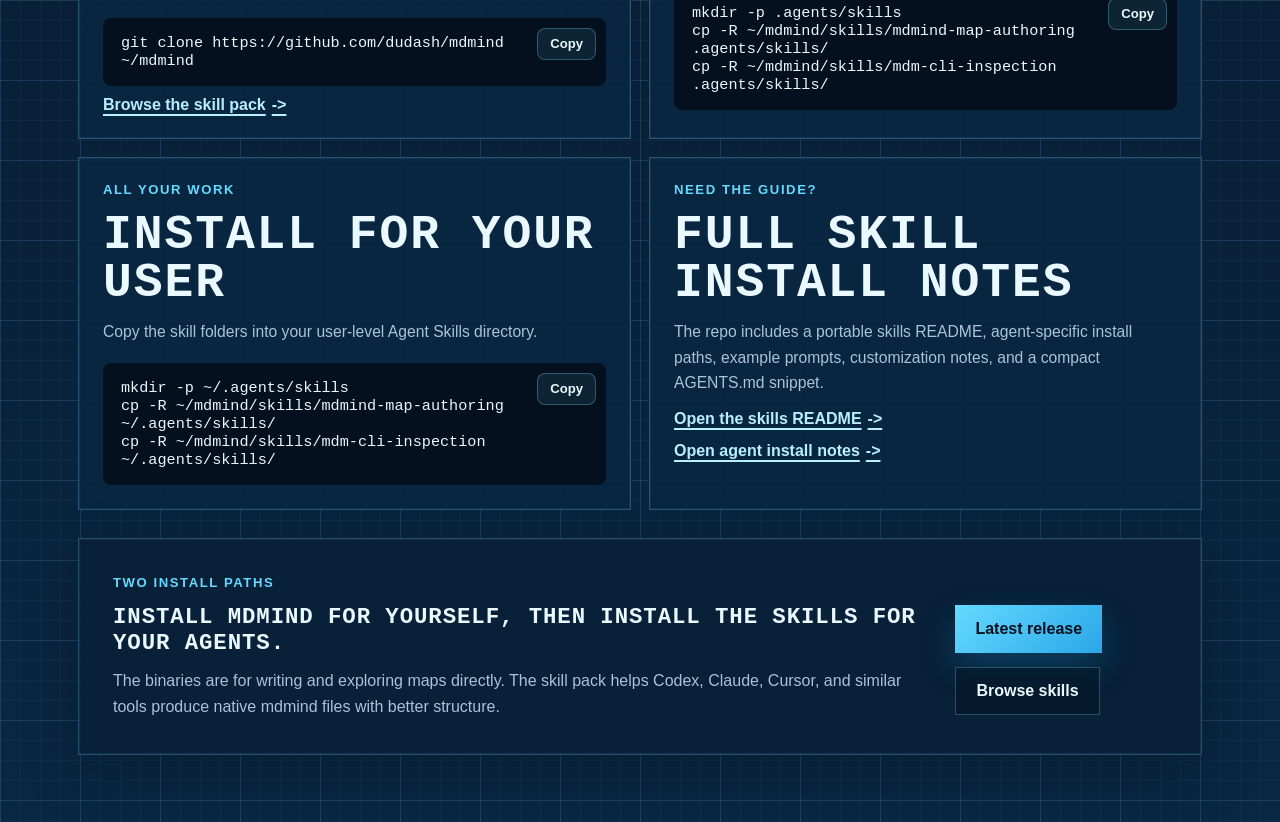
==== commit 05dafd44: "minor site update" ====
--- a/site/downloads/index.html
+++ b/site/downloads/index.html
@@ -25,6 +25,7 @@
         <div class="header-actions">
           <nav class="site-nav">
             <a href="../">Overview</a>
+            <a href="#agent-skills">Agents</a>
             <a href="./">Downloads</a>
             <a href="https://github.com/dudash/mdmind" target="_blank" rel="noreferrer">GitHub</a>
           </nav>
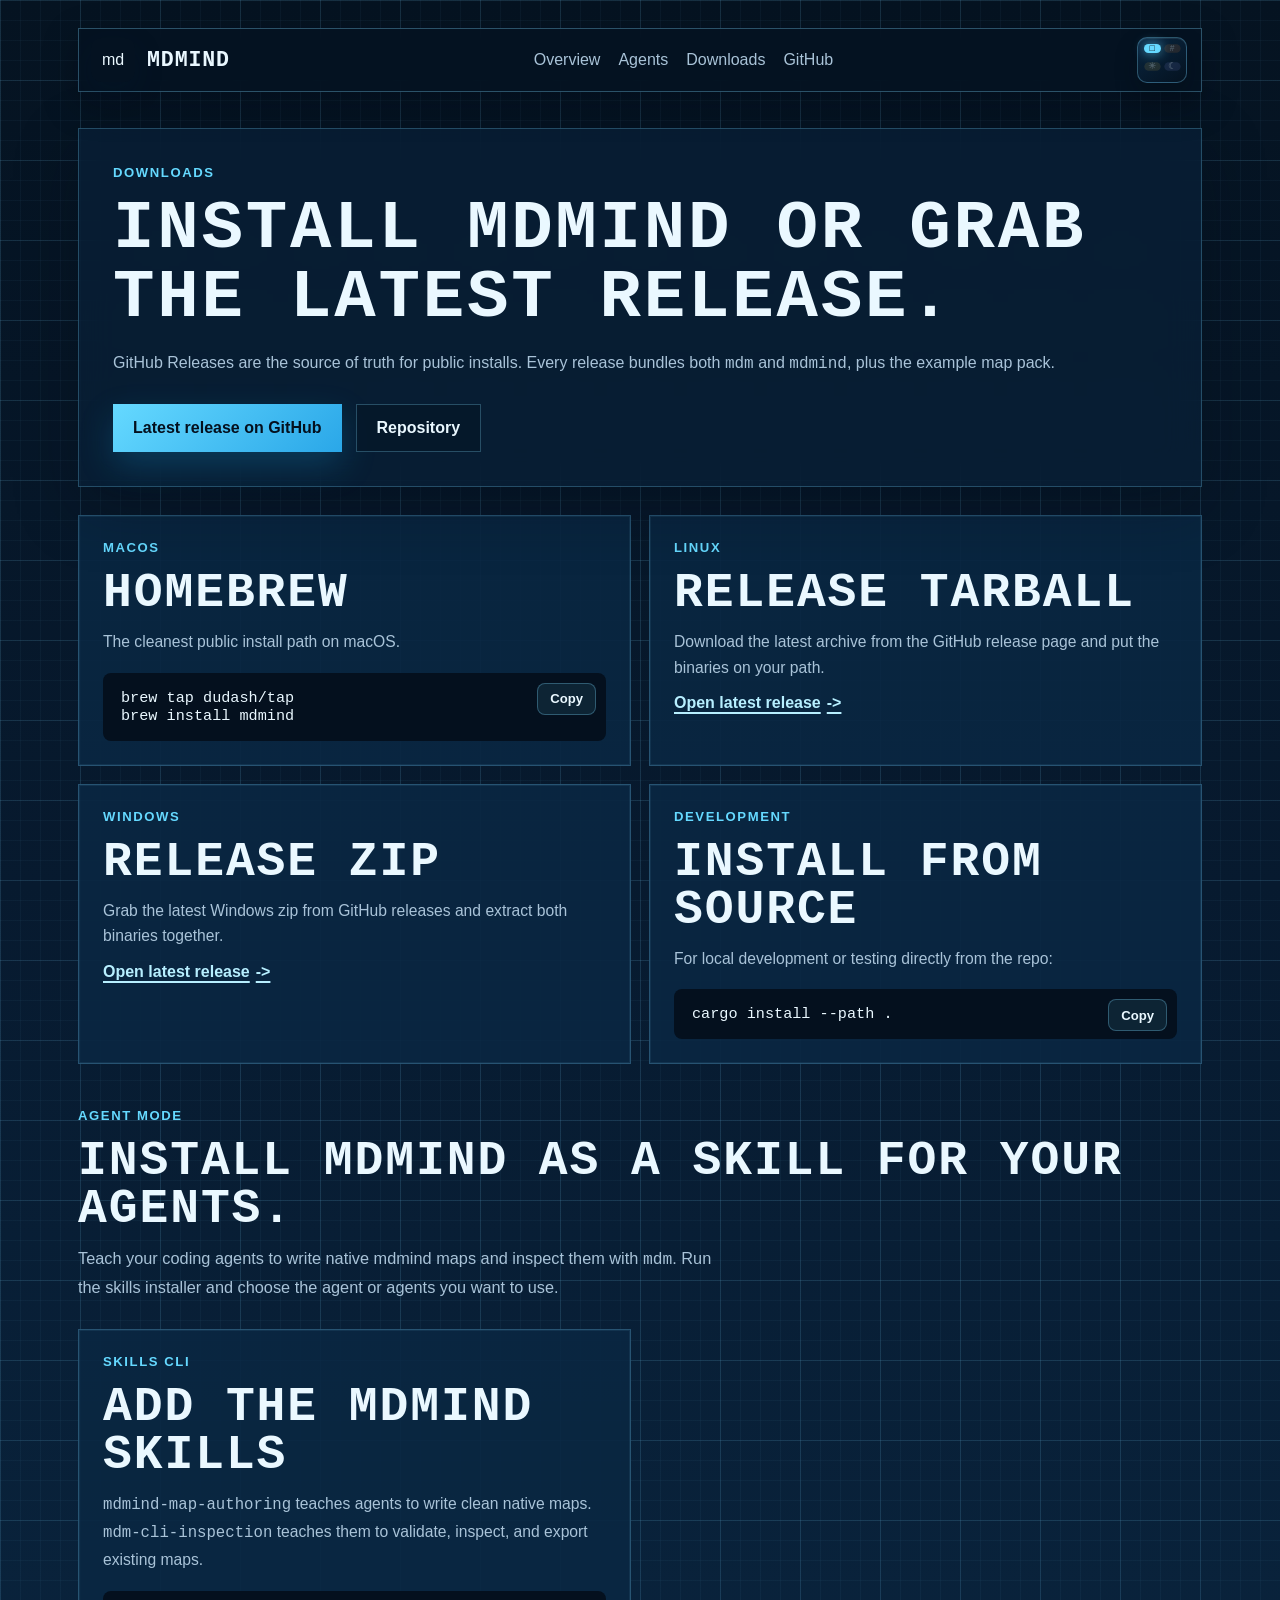
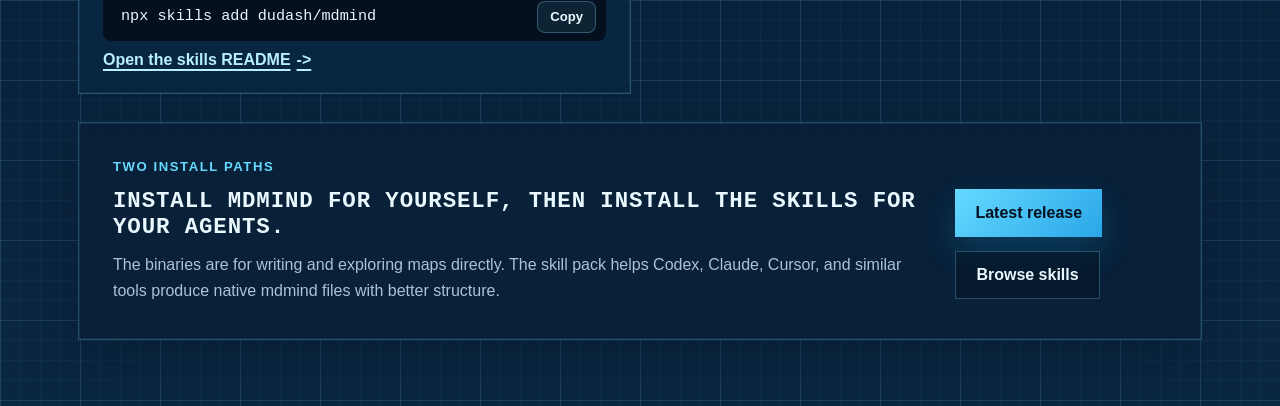
==== commit b5ab707c: "Clean up docs and agent skills packaging" ====
--- a/site/downloads/index.html
+++ b/site/downloads/index.html
@@ -106,63 +106,23 @@
           <h2>Install mdmind as a skill for your agents.</h2>
           <p>
             Teach your coding agents to write native mdmind maps and inspect them with <code>mdm</code>.
-            Clone the repo once, then install the skill pack for one project or for all your work.
-            Some agents use their own paths, so check the full notes.
+            Run the skills installer and choose the agent or agents you want to use.
           </p>
         </section>
 
         <section class="downloads-grid">
           <article class="download-card">
-            <div class="eyebrow">What you get</div>
-            <h2>Grab the skill pack</h2>
+            <div class="eyebrow">Skills CLI</div>
+            <h2>Add the mdmind skills</h2>
             <p>
               <code>mdmind-map-authoring</code> teaches agents to write clean native maps.
               <code>mdm-cli-inspection</code> teaches them to validate, inspect, and export existing maps.
             </p>
             <div class="copyable-command">
               <button class="copy-button" type="button">Copy</button>
-              <pre><code>git clone https://github.com/dudash/mdmind ~/mdmind</code></pre>
+              <pre><code>npx skills add dudash/mdmind</code></pre>
             </div>
-            <a class="text-link" href="https://github.com/dudash/mdmind/tree/main/skills" target="_blank" rel="noreferrer">Browse the skill pack</a>
-          </article>
-
-          <article class="download-card">
-            <div class="eyebrow">One project</div>
-            <h2>Install for this repo</h2>
-            <p>
-              Copy the skill folders into the project Agent Skills directory so each repo can customize its own mdmind behavior.
-            </p>
-            <div class="copyable-command">
-              <button class="copy-button" type="button">Copy</button>
-              <pre><code>mkdir -p .agents/skills
-cp -R ~/mdmind/skills/mdmind-map-authoring .agents/skills/
-cp -R ~/mdmind/skills/mdm-cli-inspection .agents/skills/</code></pre>
-            </div>
-          </article>
-
-          <article class="download-card">
-            <div class="eyebrow">All your work</div>
-            <h2>Install for your user</h2>
-            <p>
-              Copy the skill folders into your user-level Agent Skills directory.
-            </p>
-            <div class="copyable-command">
-              <button class="copy-button" type="button">Copy</button>
-              <pre><code>mkdir -p ~/.agents/skills
-cp -R ~/mdmind/skills/mdmind-map-authoring ~/.agents/skills/
-cp -R ~/mdmind/skills/mdm-cli-inspection ~/.agents/skills/</code></pre>
-            </div>
-          </article>
-
-          <article class="download-card">
-            <div class="eyebrow">Need the guide?</div>
-            <h2>Full skill install notes</h2>
-            <p>
-              The repo includes a portable skills README, agent-specific install paths,
-              example prompts, customization notes, and a compact AGENTS.md snippet.
-            </p>
-            <a class="text-link" href="https://github.com/dudash/mdmind/blob/main/skills/README.md" target="_blank" rel="noreferrer">Open the skills README</a>
-            <a class="text-link" href="https://github.com/dudash/mdmind/blob/main/docs/AGENT_SKILL_INSTALLS.md" target="_blank" rel="noreferrer">Open agent install notes</a>
+            <a class="text-link" href="https://github.com/dudash/mdmind/blob/main/plugins/mdmind/README.md" target="_blank" rel="noreferrer">Open the skills README</a>
           </article>
         </section>
 
@@ -177,7 +137,7 @@
           </div>
           <div class="hero-actions">
             <a class="button button-primary" href="https://github.com/dudash/mdmind/releases/latest" target="_blank" rel="noreferrer">Latest release</a>
-            <a class="button button-secondary" href="https://github.com/dudash/mdmind/tree/main/skills" target="_blank" rel="noreferrer">Browse skills</a>
+            <a class="button button-secondary" href="https://github.com/dudash/mdmind/tree/main/plugins/mdmind/skills" target="_blank" rel="noreferrer">Browse skills</a>
           </div>
         </section>
 
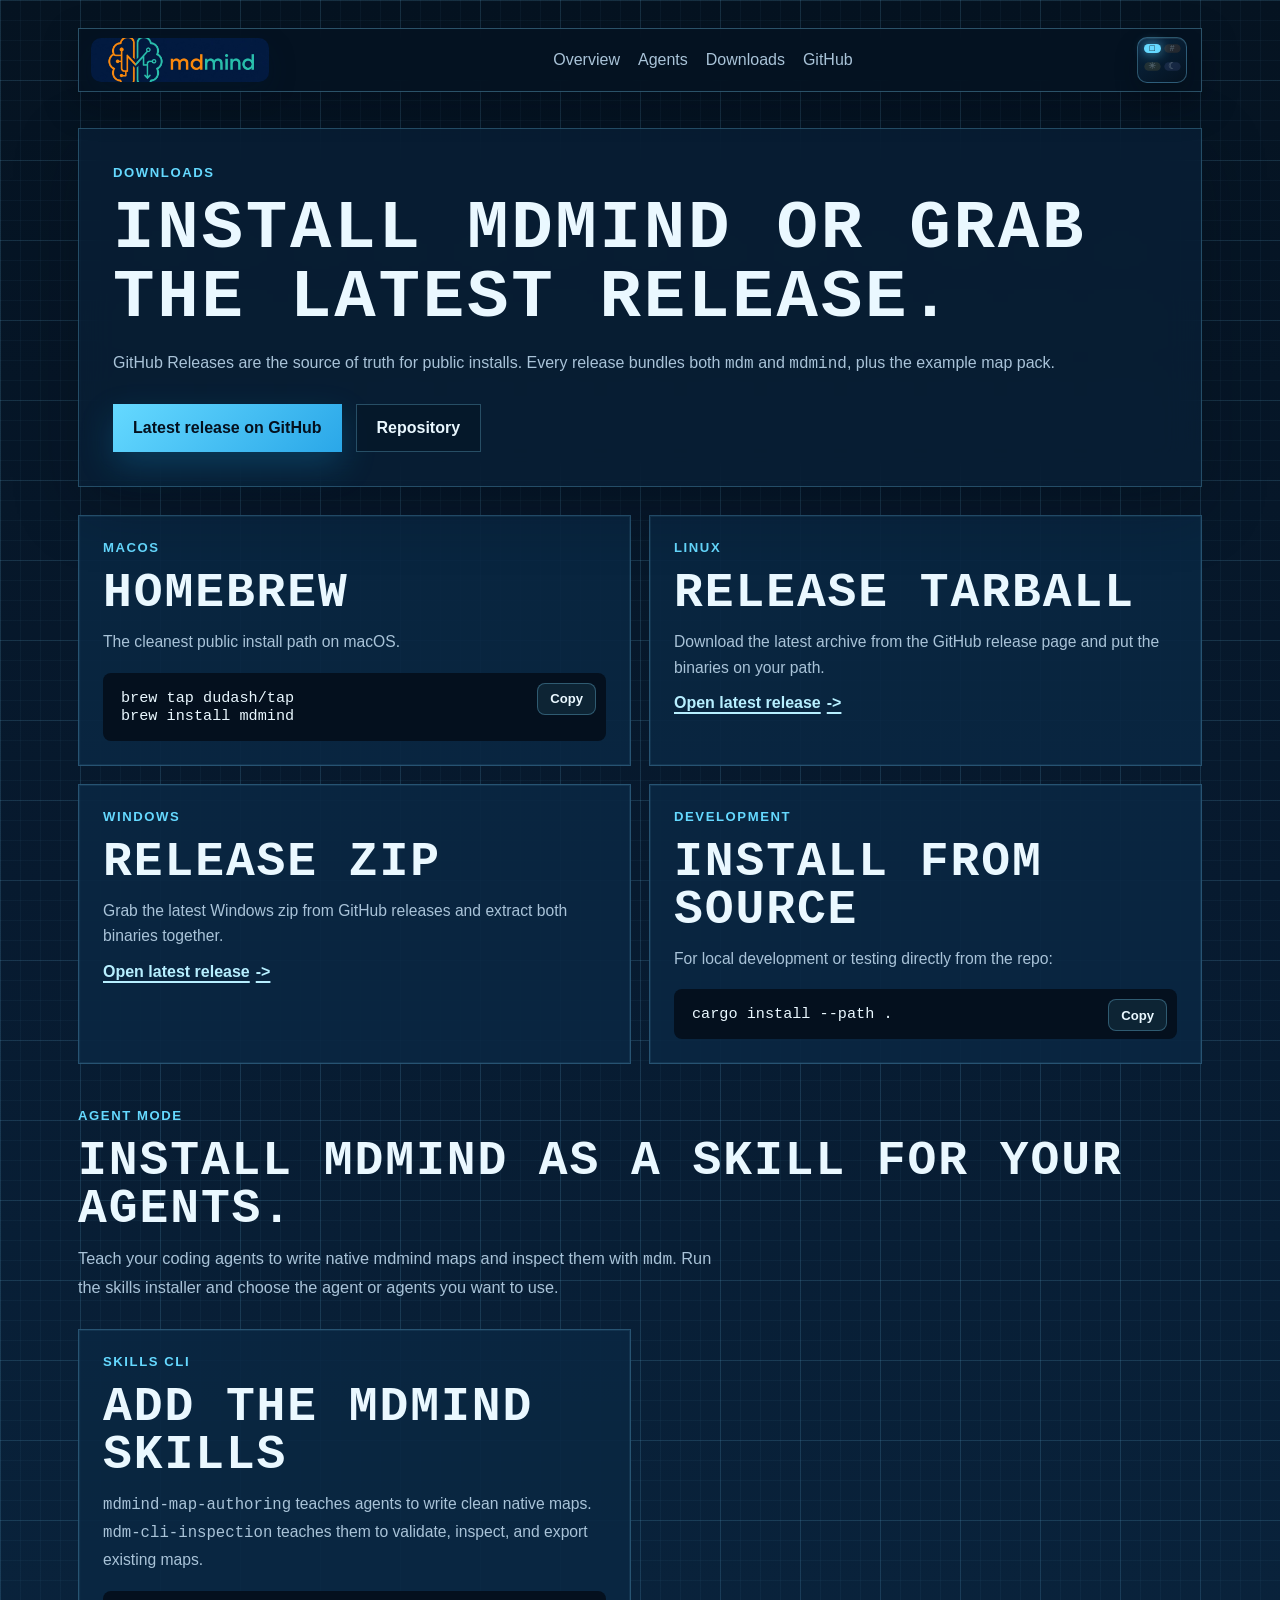
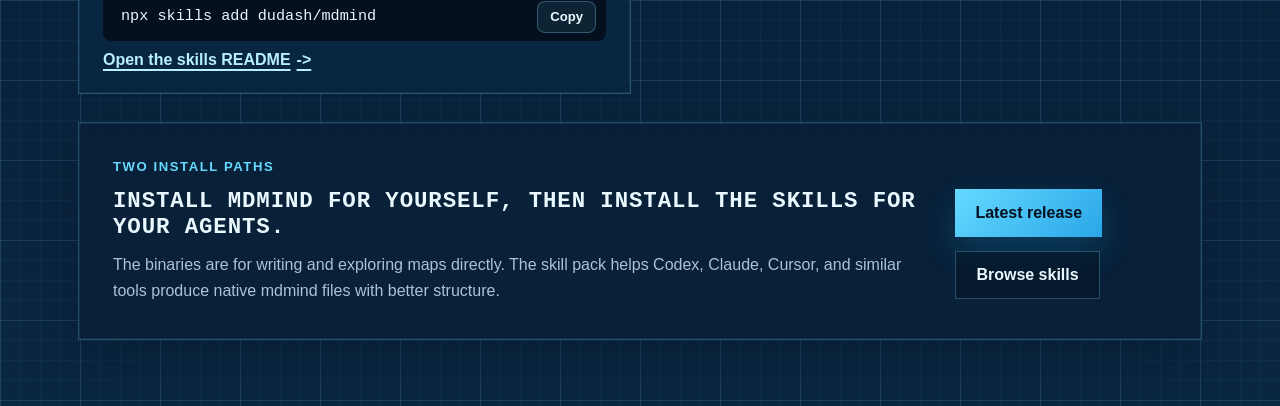
==== commit a54a7076: "Update mdmind logo assets" ====
--- a/site/downloads/index.html
+++ b/site/downloads/index.html
@@ -18,9 +18,8 @@
   <body>
     <div class="page-shell page-shell-narrow">
       <header class="site-header">
-        <a class="brand" href="../">
-          <span class="brand-mark">md</span>
-          <span class="brand-name">mdmind</span>
+        <a class="brand" href="../" aria-label="mdmind home">
+          <img class="brand-logo" src="../assets/mdmind-logo.png" alt="mdmind">
         </a>
         <div class="header-actions">
           <nav class="site-nav">
--- a/site/styles.css
+++ b/site/styles.css
@@ -343,6 +343,30 @@
   gap: 10px;
 }
 
+.brand-logo {
+  display: block;
+  width: clamp(136px, 16vw, 178px);
+  height: 44px;
+  border-radius: 10px;
+  object-fit: cover;
+  object-position: center;
+  box-shadow: 0 10px 28px rgba(4, 26, 49, 0.22);
+  transition:
+    width 220ms ease,
+    height 220ms ease,
+    border-radius 220ms ease,
+    box-shadow 220ms ease,
+    transform 220ms ease;
+}
+
+.site-header.is-scrolled .brand-logo {
+  width: 136px;
+  height: 34px;
+  border-radius: 8px;
+  box-shadow: 0 8px 20px rgba(4, 26, 49, 0.18);
+  transform: translateY(-1px);
+}
+
 .brand-mark {
   display: inline-flex;
   align-items: center;
@@ -1300,6 +1324,20 @@
   gap: 10px;
 }
 
+[data-theme="terminal"] .brand-logo {
+  width: 128px;
+  height: 30px;
+  border-radius: 0;
+  box-shadow: none;
+}
+
+[data-theme="terminal"] .site-header.is-scrolled .brand-logo {
+  width: 112px;
+  height: 26px;
+  border-radius: 0;
+  box-shadow: none;
+}
+
 [data-theme="terminal"] .brand-mark {
   width: 30px;
   height: 30px;
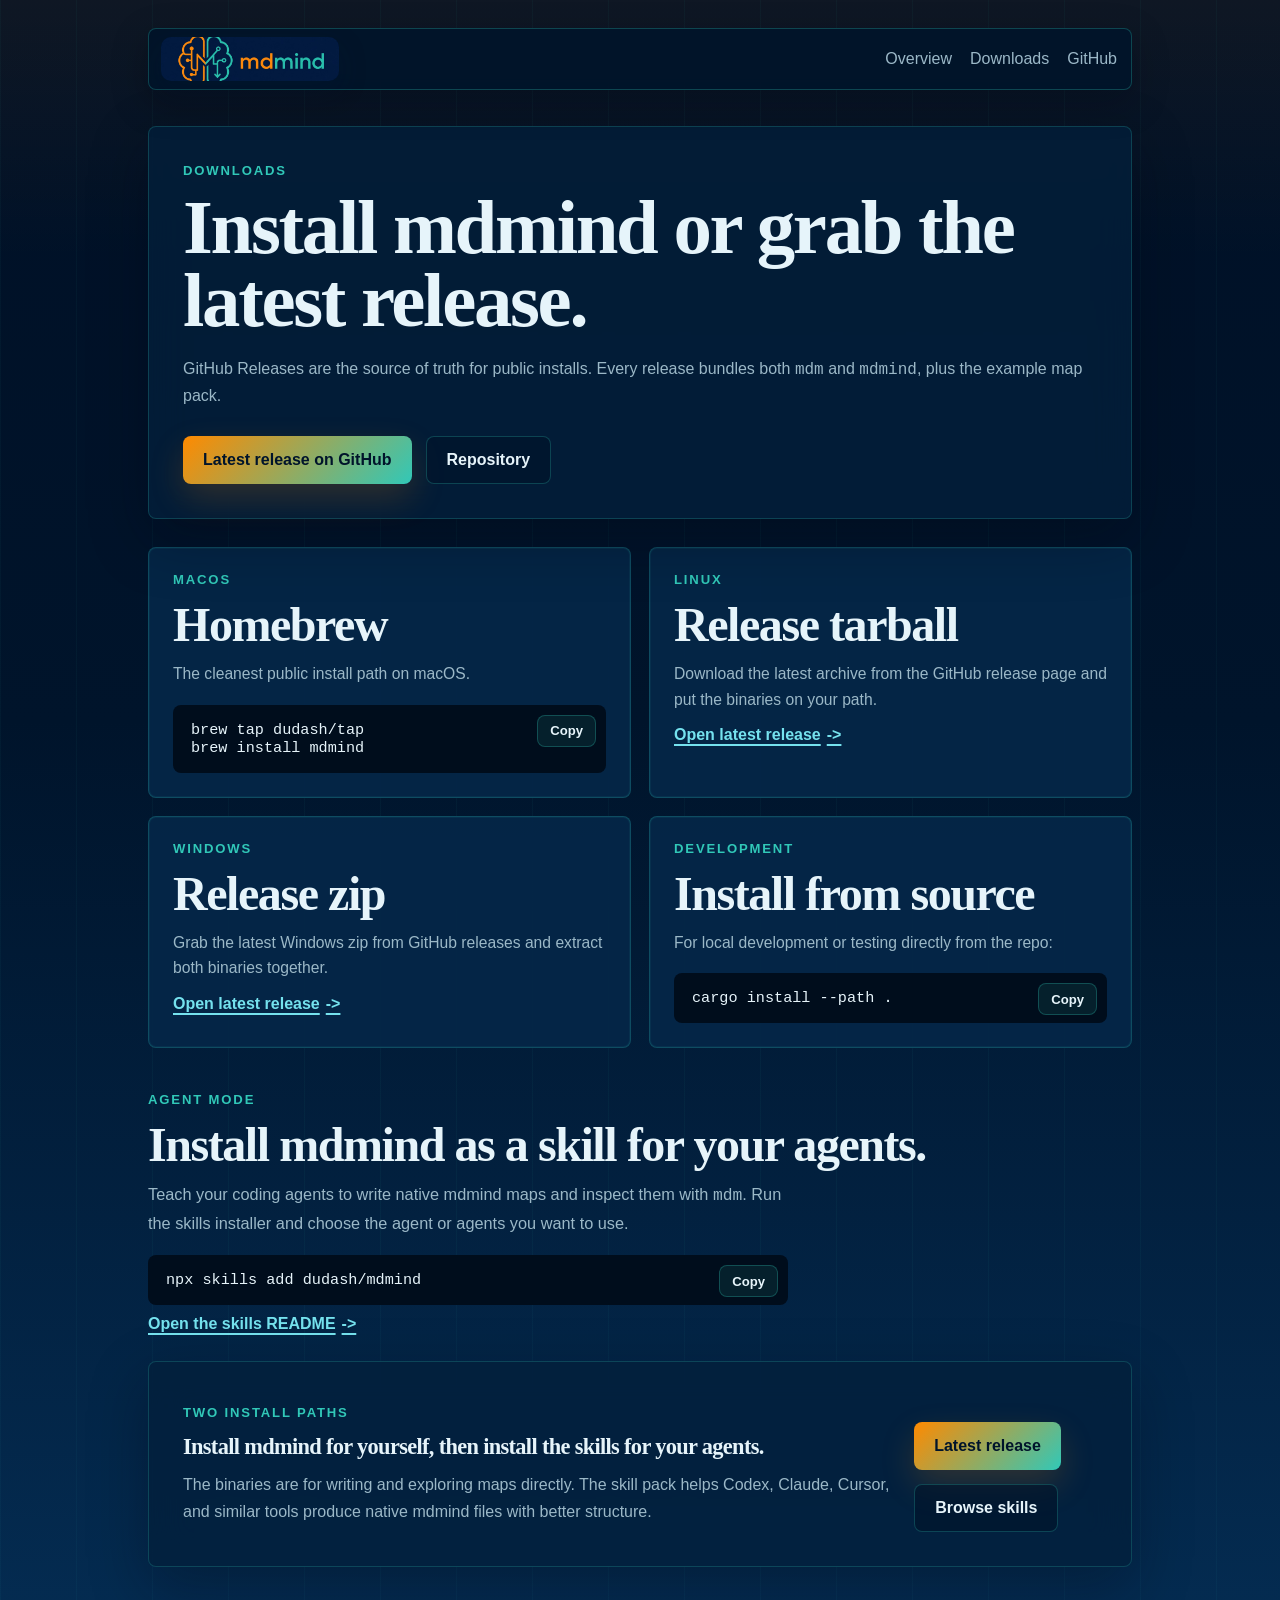
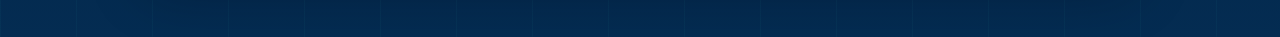
==== commit 42ff327b: "Add experimental AI assisted map support" ====
--- a/site/downloads/index.html
+++ b/site/downloads/index.html
@@ -1,5 +1,5 @@
 <!doctype html>
-<html lang="en">
+<html lang="en" data-theme="mdmind">
   <head>
     <meta charset="utf-8">
     <meta name="viewport" content="width=device-width, initial-scale=1">
@@ -24,28 +24,9 @@
         <div class="header-actions">
           <nav class="site-nav">
             <a href="../">Overview</a>
-            <a href="#agent-skills">Agents</a>
             <a href="./">Downloads</a>
             <a href="https://github.com/dudash/mdmind" target="_blank" rel="noreferrer">GitHub</a>
           </nav>
-          <button class="theme-cycler" type="button" data-theme-button aria-label="Switch color theme" title="Switch color theme">
-            <span class="theme-choice theme-choice-blueprint is-active" data-theme-option="blueprint" aria-hidden="true">
-              <span class="theme-led"></span>
-              <span class="theme-icon">□</span>
-            </span>
-            <span class="theme-choice theme-choice-terminal" data-theme-option="terminal" aria-hidden="true">
-              <span class="theme-led"></span>
-              <span class="theme-icon">#</span>
-            </span>
-            <span class="theme-choice theme-choice-paper" data-theme-option="paper" aria-hidden="true">
-              <span class="theme-led"></span>
-              <span class="theme-icon">☀</span>
-            </span>
-            <span class="theme-choice theme-choice-night" data-theme-option="night" aria-hidden="true">
-              <span class="theme-led"></span>
-              <span class="theme-icon">☾</span>
-            </span>
-          </button>
         </div>
       </header>
 
@@ -100,29 +81,18 @@
           </article>
         </section>
 
-        <section class="section-heading" id="agent-skills">
+        <section class="section-heading agent-install" id="agent-skills">
           <div class="eyebrow">Agent mode</div>
           <h2>Install mdmind as a skill for your agents.</h2>
           <p>
             Teach your coding agents to write native mdmind maps and inspect them with <code>mdm</code>.
             Run the skills installer and choose the agent or agents you want to use.
           </p>
-        </section>
-
-        <section class="downloads-grid">
-          <article class="download-card">
-            <div class="eyebrow">Skills CLI</div>
-            <h2>Add the mdmind skills</h2>
-            <p>
-              <code>mdmind-map-authoring</code> teaches agents to write clean native maps.
-              <code>mdm-cli-inspection</code> teaches them to validate, inspect, and export existing maps.
-            </p>
-            <div class="copyable-command">
-              <button class="copy-button" type="button">Copy</button>
-              <pre><code>npx skills add dudash/mdmind</code></pre>
-            </div>
-            <a class="text-link" href="https://github.com/dudash/mdmind/blob/main/plugins/mdmind/README.md" target="_blank" rel="noreferrer">Open the skills README</a>
-          </article>
+          <div class="copyable-command">
+            <button class="copy-button" type="button">Copy</button>
+            <pre><code>npx skills add dudash/mdmind</code></pre>
+          </div>
+          <a class="text-link" href="https://github.com/dudash/mdmind/blob/main/plugins/mdmind/README.md" target="_blank" rel="noreferrer">Open the skills README</a>
         </section>
 
         <section class="final-cta">
@@ -143,54 +113,6 @@
       </main>
     </div>
     <script>
-      const themes = [
-        { id: "blueprint", label: "Blueprint" },
-        { id: "terminal", label: "Terminal" },
-        { id: "night", label: "Night" },
-        { id: "paper", label: "Paper" },
-      ];
-      const themeButton = document.querySelector("[data-theme-button]");
-      const themeChoices = document.querySelectorAll("[data-theme-option]");
-      const themeAliases = {
-        techies: "terminal",
-        writers: "paper",
-        planners: "night",
-        researchers: "blueprint",
-        hacker: "terminal",
-        terminal: "terminal",
-        paper: "paper",
-        night: "night",
-        grove: "blueprint",
-        blueprint: "blueprint",
-        research: "blueprint",
-        layer: "terminal",
-        ember: "terminal",
-      };
-      const searchParams = new URLSearchParams(window.location.search);
-      const requestedTheme =
-        themeAliases[searchParams.get("theme")] ||
-        themeAliases[searchParams.get("audience")] ||
-        themeAliases[searchParams.get("mode")];
-      let activeThemeIndex = themes.findIndex((theme) => theme.id === (requestedTheme || "blueprint"));
-      if (activeThemeIndex < 0) activeThemeIndex = 0;
-
-      const applyTheme = (index) => {
-        const theme = themes[index];
-
-        document.documentElement.dataset.theme = theme.id;
-        themeChoices.forEach((choice) => {
-          choice.classList.toggle("is-active", choice.dataset.themeOption === theme.id);
-        });
-
-        if (themeButton) {
-          themeButton.setAttribute("aria-label", `Switch color theme. Current theme: ${theme.label}`);
-          themeButton.title = `${theme.label} theme`;
-        }
-
-      };
-
-      applyTheme(activeThemeIndex);
-
       const scrollToHashTarget = () => {
         if (!window.location.hash) return;
         document
@@ -204,11 +126,6 @@
         window.setTimeout(scrollToHashTarget, 160);
         window.setTimeout(scrollToHashTarget, 700);
       }
-
-      themeButton?.addEventListener("click", () => {
-        activeThemeIndex = (activeThemeIndex + 1) % themes.length;
-        applyTheme(activeThemeIndex);
-      });
 
       const siteHeader = document.querySelector(".site-header");
 
--- a/site/styles.css
+++ b/site/styles.css
@@ -58,6 +58,61 @@
   --radius-sm: 8px;
 }
 
+[data-theme="mdmind"] {
+  color-scheme: dark;
+  --bg: #00142b;
+  --bg-soft: #031f3c;
+  --panel: rgba(3, 31, 60, 0.78);
+  --panel-strong: rgba(5, 39, 72, 0.94);
+  --ink: #e6f4fa;
+  --ink-soft: #9bb8c7;
+  --line: rgba(49, 200, 184, 0.22);
+  --violet: #31c8b8;
+  --violet-strong: #75e2ee;
+  --violet-soft: rgba(49, 200, 184, 0.14);
+  --gold: #ff8a00;
+  --teal: #31c8b8;
+  --green-soft: rgba(49, 200, 184, 0.14);
+  --blue-soft: rgba(117, 226, 238, 0.12);
+  --site-bg-start: #001026;
+  --site-bg-end: #042c52;
+  --header-bg: rgba(0, 20, 43, 0.9);
+  --header-bg-scrolled: rgba(0, 20, 43, 0.68);
+  --header-border: rgba(49, 200, 184, 0.28);
+  --header-shadow: 0 12px 36px rgba(0, 8, 18, 0.28);
+  --header-shadow-scrolled: 0 16px 44px rgba(0, 8, 18, 0.36);
+  --brand-scrolled: #e6f4fa;
+  --section-bg: rgba(3, 31, 60, 0.46);
+  --section-bg-alt: rgba(8, 48, 86, 0.56);
+  --proof-item-bg: rgba(5, 39, 72, 0.78);
+  --card-border: rgba(49, 200, 184, 0.24);
+  --chip-bg: rgba(0, 20, 43, 0.58);
+  --chip-border: rgba(49, 200, 184, 0.26);
+  --button-secondary-bg: rgba(0, 20, 43, 0.62);
+  --hero-install-bg: rgba(0, 20, 43, 0.62);
+  --primary-start: #ff8a00;
+  --primary-end: #31c8b8;
+  --primary-shadow: 0 14px 34px rgba(255, 138, 0, 0.18);
+  --workflow-bg: linear-gradient(180deg, rgba(3, 31, 60, 0.7), rgba(0, 20, 43, 0.74));
+  --workflow-option-bg: rgba(0, 20, 43, 0.66);
+  --workflow-option-active-bg: rgba(49, 200, 184, 0.12);
+  --split-bg: rgba(0, 20, 43, 0.64);
+  --downloads-bg: linear-gradient(180deg, rgba(3, 31, 60, 0.74), rgba(0, 20, 43, 0.78));
+  --nav-pill-bg: rgba(0, 20, 43, 0.62);
+  --nav-pill-border: rgba(49, 200, 184, 0.26);
+  --theme-button-bg: linear-gradient(145deg, rgba(5, 39, 72, 0.96), rgba(0, 20, 43, 0.9));
+  --theme-button-border: rgba(49, 200, 184, 0.3);
+  --theme-button-shadow: 0 10px 22px rgba(0, 8, 18, 0.32), inset 0 1px 0 rgba(230, 244, 250, 0.08);
+  --theme-button-shadow-pressed: 0 5px 12px rgba(0, 8, 18, 0.28), inset 0 2px 8px rgba(0, 8, 18, 0.34);
+  --theme-led-off: rgba(230, 244, 250, 0.22);
+  --code-bg: #000d1c;
+  --code-ink: #e6f4fa;
+  --copy-button-bg: rgba(49, 200, 184, 0.1);
+  --copy-button-bg-hover: rgba(49, 200, 184, 0.18);
+  --copy-button-border: rgba(49, 200, 184, 0.28);
+  --shadow: 0 20px 60px rgba(0, 8, 18, 0.3);
+}
+
 [data-theme="blueprint"] {
   color-scheme: dark;
   --bg: #071a2f;
@@ -169,56 +224,6 @@
   --shadow: none;
 }
 
-[data-theme="night"] {
-  color-scheme: dark;
-  --bg: #111719;
-  --bg-soft: #171f22;
-  --panel: rgba(24, 31, 34, 0.86);
-  --panel-strong: rgba(28, 37, 40, 0.96);
-  --ink: #f2eee7;
-  --ink-soft: #c4bdb2;
-  --line: rgba(246, 239, 229, 0.15);
-  --violet: #a996ff;
-  --violet-strong: #d8ccff;
-  --violet-soft: rgba(169, 150, 255, 0.18);
-  --gold: #d4a64d;
-  --teal: #6ad1c6;
-  --green-soft: rgba(106, 209, 198, 0.16);
-  --blue-soft: rgba(95, 135, 160, 0.18);
-  --site-bg-start: #0d1113;
-  --site-bg-end: #18131d;
-  --header-bg: rgba(17, 23, 25, 0.9);
-  --header-bg-scrolled: rgba(17, 23, 25, 0.62);
-  --header-border: rgba(246, 239, 229, 0.14);
-  --header-shadow: 0 10px 28px rgba(0, 0, 0, 0.24);
-  --header-shadow-scrolled: 0 16px 42px rgba(0, 0, 0, 0.34);
-  --brand-scrolled: rgba(242, 238, 231, 0.94);
-  --section-bg: rgba(28, 37, 40, 0.52);
-  --section-bg-alt: rgba(38, 34, 49, 0.66);
-  --proof-item-bg: rgba(28, 37, 40, 0.84);
-  --card-border: rgba(246, 239, 229, 0.12);
-  --chip-bg: rgba(28, 37, 40, 0.82);
-  --chip-border: rgba(246, 239, 229, 0.13);
-  --button-secondary-bg: rgba(28, 37, 40, 0.82);
-  --hero-install-bg: rgba(28, 37, 40, 0.82);
-  --primary-start: #5f47d6;
-  --primary-end: #8f7bff;
-  --primary-shadow: 0 14px 30px rgba(65, 47, 164, 0.34);
-  --workflow-bg: linear-gradient(180deg, rgba(21, 48, 47, 0.7), rgba(28, 37, 40, 0.58));
-  --workflow-option-bg: rgba(28, 37, 40, 0.86);
-  --workflow-option-active-bg: rgba(36, 52, 54, 0.96);
-  --split-bg: rgba(28, 37, 40, 0.78);
-  --downloads-bg: linear-gradient(180deg, rgba(40, 47, 58, 0.78), rgba(28, 37, 40, 0.7));
-  --nav-pill-bg: rgba(246, 239, 229, 0.08);
-  --nav-pill-border: rgba(246, 239, 229, 0.12);
-  --theme-button-bg: linear-gradient(145deg, rgba(34, 43, 47, 0.96), rgba(23, 29, 34, 0.88));
-  --theme-button-border: rgba(246, 239, 229, 0.16);
-  --theme-button-shadow: 0 10px 22px rgba(0, 0, 0, 0.34), inset 0 1px 0 rgba(246, 239, 229, 0.1);
-  --theme-button-shadow-pressed: 0 5px 12px rgba(0, 0, 0, 0.28), inset 0 2px 8px rgba(0, 0, 0, 0.26);
-  --theme-led-off: rgba(246, 239, 229, 0.22);
-  --shadow: 0 20px 60px rgba(0, 0, 0, 0.26);
-}
-
 [data-theme="paper"] body {
   background:
     linear-gradient(90deg, rgba(183, 122, 38, 0.1) 1px, transparent 1px) 72px 0 / 1px 100% no-repeat,
@@ -299,7 +304,7 @@
   top: var(--sticky-header-offset);
   z-index: 20;
   display: grid;
-  grid-template-columns: auto minmax(0, 1fr) auto;
+  grid-template-columns: auto minmax(0, 1fr);
   align-items: center;
   gap: 24px;
   min-height: 62px;
@@ -418,7 +423,7 @@
 
 .site-nav {
   grid-column: 2;
-  justify-self: center;
+  justify-self: end;
   display: flex;
   flex-wrap: wrap;
   gap: 18px;
@@ -453,92 +458,6 @@
 .site-nav a:hover,
 .text-link:hover {
   color: var(--violet-strong);
-}
-
-.theme-cycler {
-  appearance: none;
-  grid-column: 3;
-  justify-self: end;
-  display: grid;
-  grid-template-columns: repeat(2, 1fr);
-  gap: 3px;
-  width: 50px;
-  height: 46px;
-  padding: 6px;
-  border: 1px solid var(--theme-button-border);
-  border-radius: 10px;
-  background: var(--theme-button-bg);
-  box-shadow: var(--theme-button-shadow);
-  color: var(--ink);
-  cursor: pointer;
-  font: inherit;
-  transition: transform 140ms ease, box-shadow 140ms ease, background 180ms ease;
-}
-
-.theme-cycler:hover {
-  transform: translateY(-1px);
-}
-
-.theme-cycler:active {
-  transform: translateY(1px);
-  box-shadow: var(--theme-button-shadow-pressed);
-}
-
-.theme-cycler:focus-visible {
-  outline: 2px solid var(--violet);
-  outline-offset: 3px;
-}
-
-.theme-choice {
-  display: inline-flex;
-  align-items: center;
-  justify-content: center;
-  min-width: 0;
-  min-height: 0;
-  border-radius: 5px;
-  background: color-mix(in srgb, var(--quad-color) 28%, transparent);
-  opacity: 0.42;
-  transform: scale(0.96);
-  transition: opacity 160ms ease, transform 160ms ease, background 160ms ease, box-shadow 160ms ease;
-}
-
-.theme-choice.is-active {
-  opacity: 1;
-  transform: scale(1);
-  background: var(--quad-color);
-  box-shadow: 0 0 12px color-mix(in srgb, var(--quad-color) 70%, transparent);
-}
-
-.theme-led {
-  display: none;
-}
-
-.theme-icon {
-  color: color-mix(in srgb, var(--ink) 58%, transparent);
-  font-size: 0.56rem;
-  font-weight: 800;
-  line-height: 1;
-  text-align: center;
-}
-
-.theme-choice.is-active .theme-icon {
-  color: #101114;
-}
-
-.theme-choice-paper {
-  --quad-color: #f4c84a;
-}
-
-.theme-choice-blueprint {
-  --quad-color: #65d9ff;
-}
-
-.theme-choice-terminal {
-  --quad-color: #ff8a2a;
-}
-
-.theme-choice-night {
-  --quad-color: #8f9cff;
 }
 
 .hero,
@@ -897,6 +816,10 @@
 .section-heading p {
   max-width: 70ch;
   font-size: 1.02rem;
+}
+
+.agent-install .copyable-command {
+  max-width: 640px;
 }
 
 .feature-grid {
@@ -1162,6 +1085,39 @@
   margin-top: 10px;
 }
 
+[data-theme="mdmind"] body {
+  background:
+    linear-gradient(90deg, rgba(49, 200, 184, 0.045) 1px, transparent 1px),
+    linear-gradient(180deg, rgba(255, 138, 0, 0.06), transparent 260px),
+    linear-gradient(180deg, var(--site-bg-start) 0%, var(--bg) 44%, var(--site-bg-end) 100%);
+  background-size: 76px 76px, auto, auto;
+}
+
+[data-theme="mdmind"] .hero,
+[data-theme="mdmind"] .section-band,
+[data-theme="mdmind"] .downloads-section {
+  background-color: rgba(3, 31, 60, 0.72);
+}
+
+[data-theme="mdmind"] .feature-card,
+[data-theme="mdmind"] .download-card,
+[data-theme="mdmind"] .problem-card,
+[data-theme="mdmind"] .workflow-option {
+  box-shadow: inset 0 0 0 1px rgba(49, 200, 184, 0.07);
+}
+
+[data-theme="mdmind"] .button-primary {
+  color: #00142b;
+}
+
+[data-theme="mdmind"] .screen-card {
+  background: linear-gradient(180deg, rgba(0, 13, 28, 0.98), rgba(3, 31, 60, 0.98));
+}
+
+[data-theme="mdmind"] .screen-card img {
+  border-color: rgba(49, 200, 184, 0.24);
+}
+
 [data-theme="blueprint"] body {
   background:
     linear-gradient(rgba(125, 217, 255, 0.11) 1px, transparent 1px),
@@ -1261,28 +1217,6 @@
   border-radius: 0;
 }
 
-[data-theme="night"] body {
-  background:
-    linear-gradient(90deg, rgba(106, 209, 198, 0.035) 1px, transparent 1px),
-    linear-gradient(180deg, rgba(169, 150, 255, 0.04), transparent 260px),
-    linear-gradient(180deg, var(--site-bg-start) 0%, var(--bg) 44%, var(--site-bg-end) 100%);
-  background-size: 72px 72px, auto, auto;
-}
-
-[data-theme="night"] .hero,
-[data-theme="night"] .proof-strip,
-[data-theme="night"] .showcase-card,
-[data-theme="night"] .support-strip,
-[data-theme="night"] .final-cta,
-[data-theme="night"] .downloads-hero,
-[data-theme="night"] .download-note {
-  border-color: rgba(246, 239, 229, 0.18);
-}
-
-[data-theme="night"] .button-secondary {
-  color: var(--violet-strong);
-}
-
 [data-theme="terminal"] body {
   font-family: "SFMono-Regular", "Menlo", "Monaco", "Cascadia Mono", monospace;
   font-size: 14.5px;
@@ -1392,13 +1326,6 @@
   content: "|";
   margin: 0 12px;
   color: var(--line);
-}
-
-[data-theme="terminal"] .theme-cycler {
-  width: 44px;
-  height: 42px;
-  border-radius: 4px;
-  padding: 6px;
 }
 
 [data-theme="terminal"] .hero,
@@ -2290,12 +2217,6 @@
     width: auto;
   }
 
-  [data-theme="blueprint"] .theme-cycler {
-    position: static;
-    width: 44px;
-    height: 42px;
-    padding: 6px;
-  }
 }
 
 @media (max-width: 560px) {
@@ -2306,9 +2227,8 @@
   }
 
   .header-actions {
-    display: grid;
+    display: block;
     width: 100%;
-    grid-template-columns: minmax(0, 1fr) auto;
     margin-left: 0;
     align-items: flex-start;
   }
@@ -2328,9 +2248,8 @@
   }
 
   [data-theme="terminal"] .header-actions {
-    display: grid;
+    display: block;
     width: 100%;
-    grid-template-columns: minmax(0, 1fr) auto;
     margin-left: 0;
   }
 
